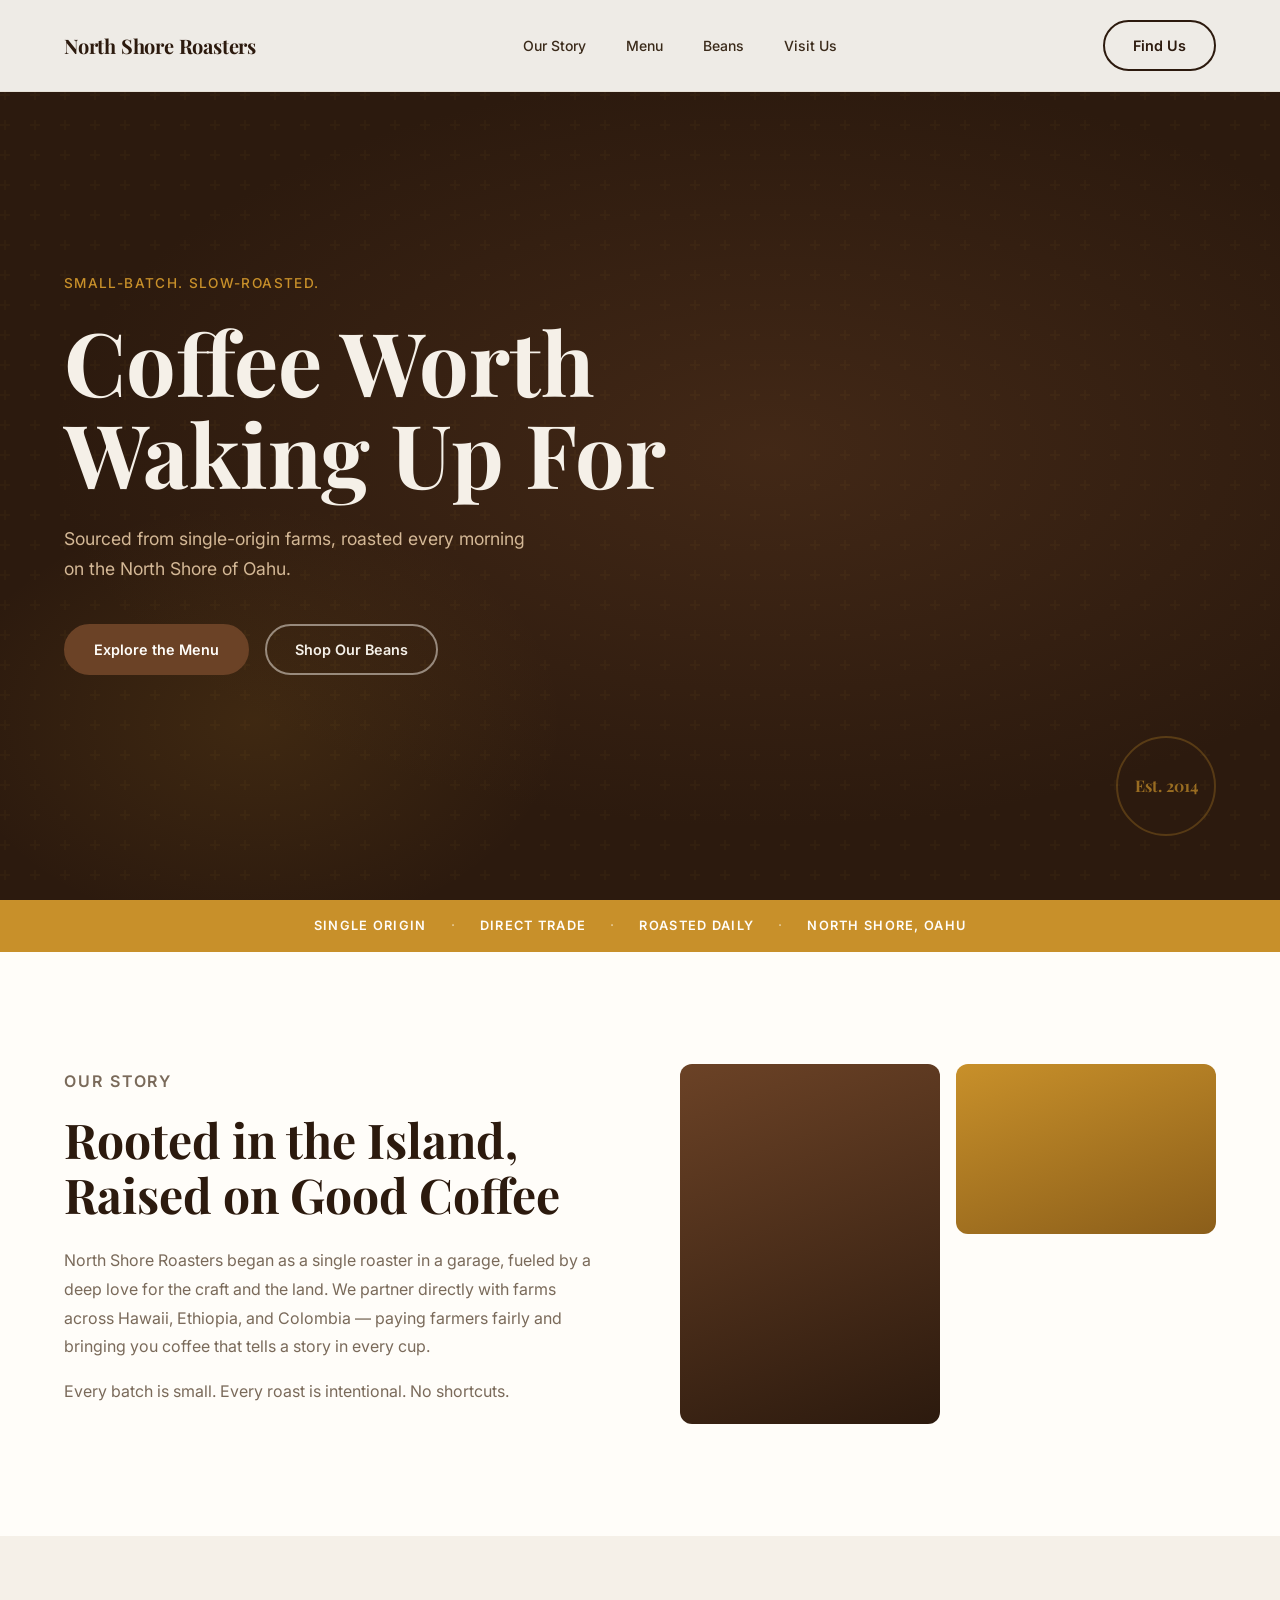
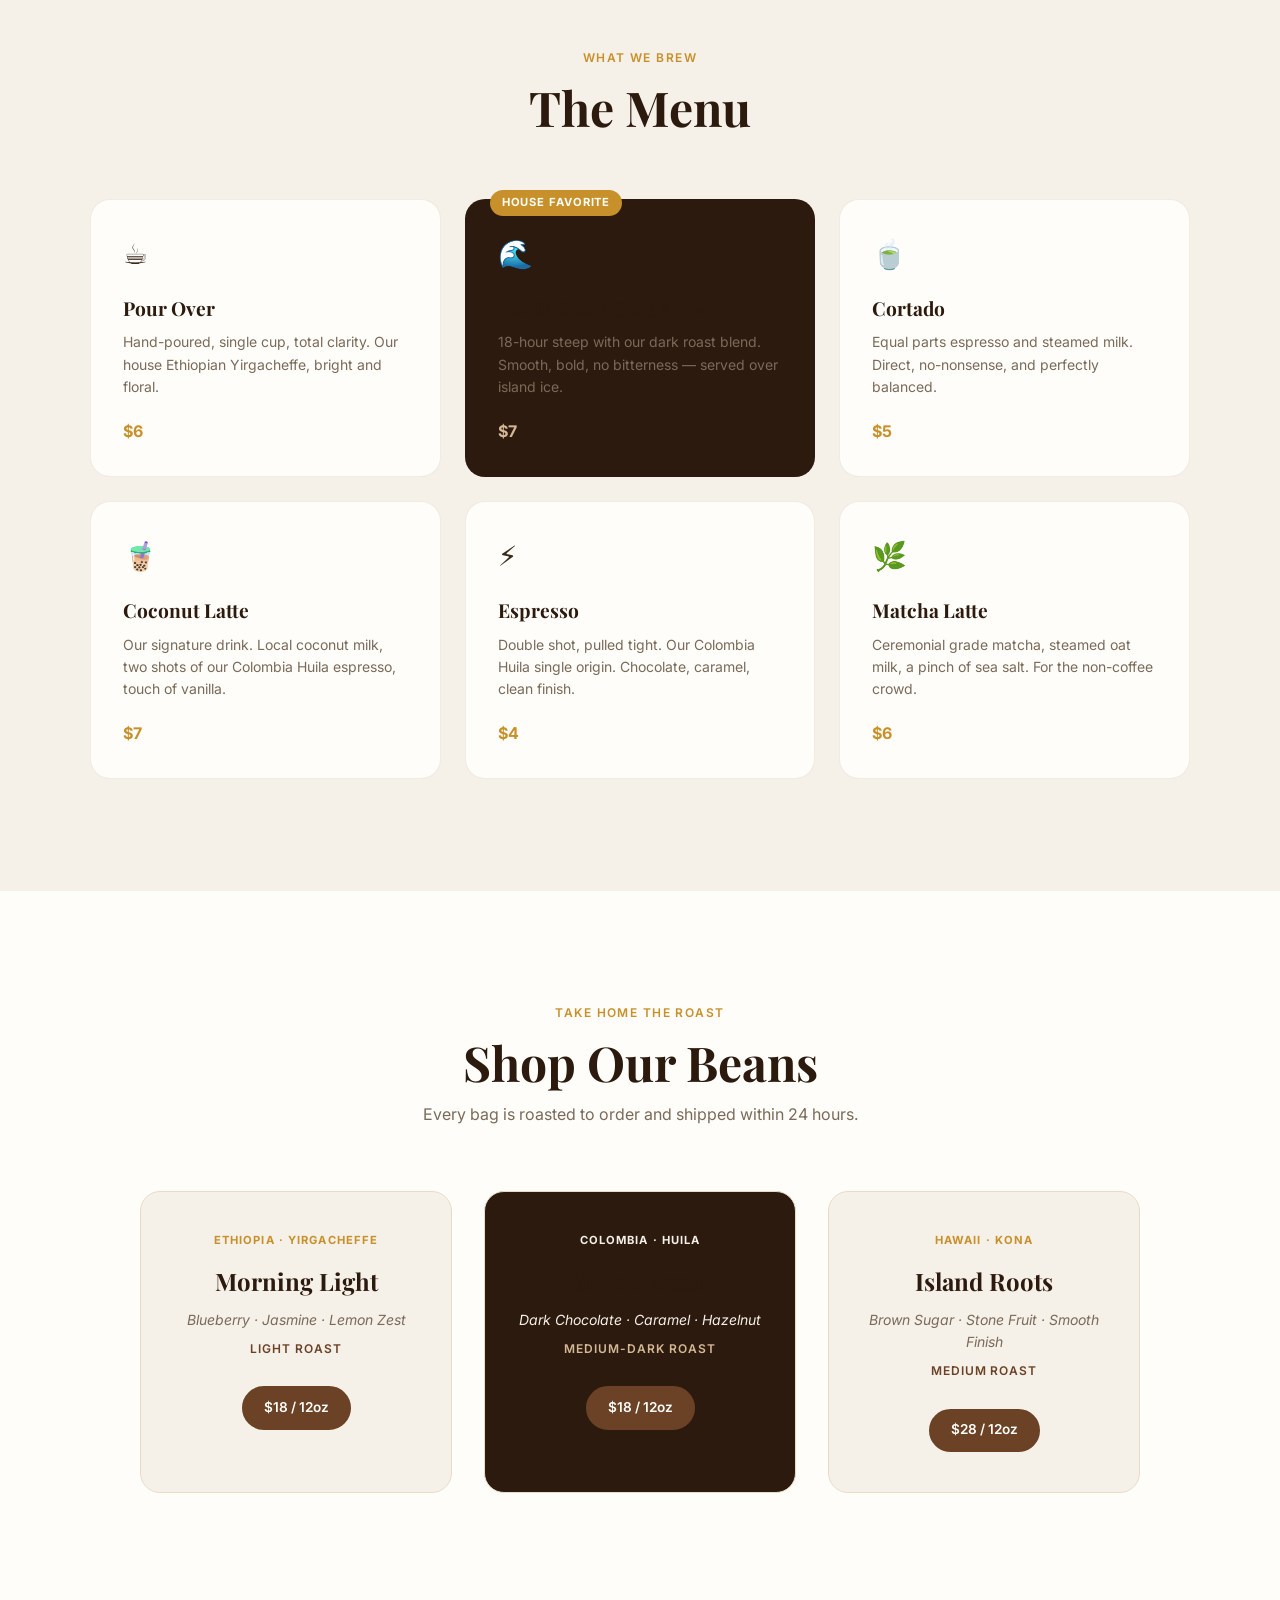
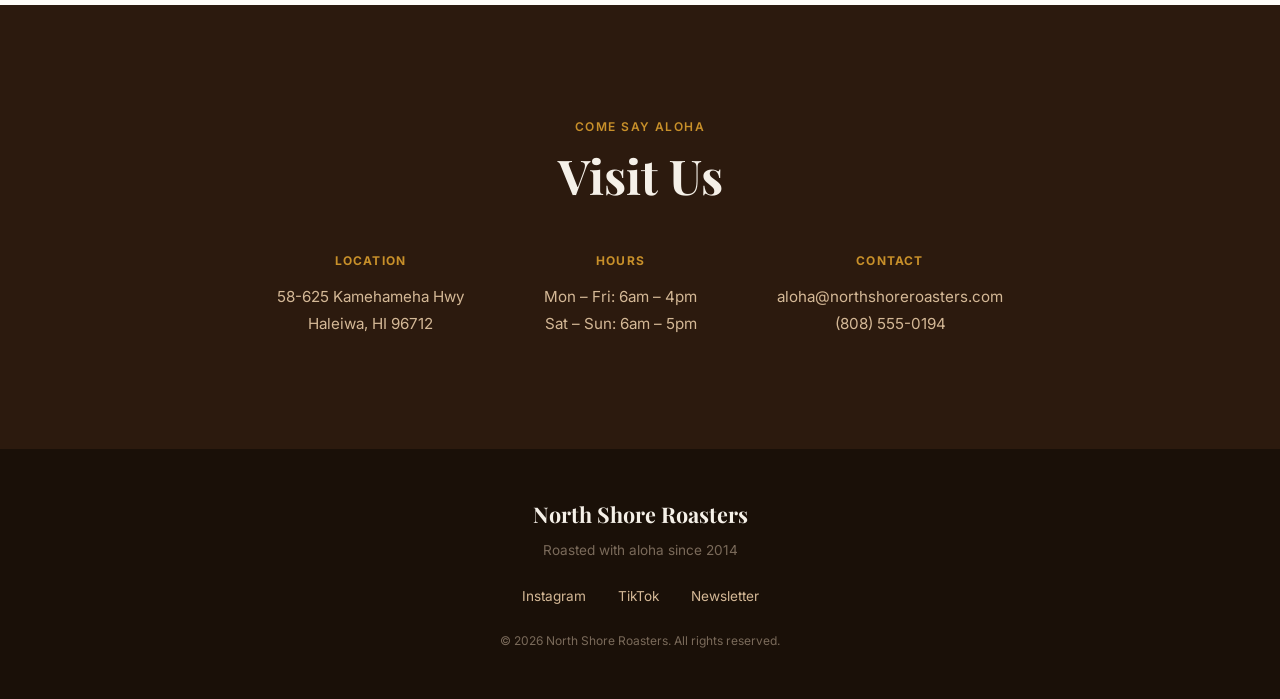
==== index.html @ c4d06446 "Initial commit: North Shore Roasters landing page Full HTML/CSS landing page with hero, story, menu," ====
<!DOCTYPE html>
<html lang="en">
<head>
  <meta charset="UTF-8" />
  <meta name="viewport" content="width=device-width, initial-scale=1.0" />
  <title>North Shore Roasters</title>
  <link rel="preconnect" href="https://fonts.googleapis.com" />
  <link rel="preconnect" href="https://fonts.gstatic.com" crossorigin />
  <link href="https://fonts.googleapis.com/css2?family=Playfair+Display:wght@400;700&family=Inter:wght@300;400;500;600&display=swap" rel="stylesheet" />
  <link rel="stylesheet" href="style.css" />
</head>
<body>

  <!-- NAV -->
  <nav class="nav">
    <div class="nav__logo">North Shore Roasters</div>
    <ul class="nav__links">
      <li><a href="#story">Our Story</a></li>
      <li><a href="#menu">Menu</a></li>
      <li><a href="#beans">Beans</a></li>
      <li><a href="#visit">Visit Us</a></li>
    </ul>
    <a href="#visit" class="btn btn--outline">Find Us</a>
  </nav>

  <!-- HERO -->
  <section class="hero">
    <div class="hero__content">
      <p class="hero__eyebrow">Small-batch. Slow-roasted.</p>
      <h1 class="hero__headline">Coffee Worth<br>Waking Up For</h1>
      <p class="hero__sub">Sourced from single-origin farms, roasted every morning on the North Shore of Oahu.</p>
      <div class="hero__cta">
        <a href="#menu" class="btn btn--primary">Explore the Menu</a>
        <a href="#beans" class="btn btn--ghost">Shop Our Beans</a>
      </div>
    </div>
    <div class="hero__badge">Est. 2014</div>
  </section>

  <!-- STRIP -->
  <div class="strip">
    <span>Single Origin</span>
    <span class="divider">·</span>
    <span>Direct Trade</span>
    <span class="divider">·</span>
    <span>Roasted Daily</span>
    <span class="divider">·</span>
    <span>North Shore, Oahu</span>
  </div>

  <!-- OUR STORY -->
  <section class="story" id="story">
    <div class="story__text">
      <p class="section-label">Our Story</p>
      <h2>Rooted in the Island, Raised on Good Coffee</h2>
      <p>North Shore Roasters began as a single roaster in a garage, fueled by a deep love for the craft and the land. We partner directly with farms across Hawaii, Ethiopia, and Colombia — paying farmers fairly and bringing you coffee that tells a story in every cup.</p>
      <p>Every batch is small. Every roast is intentional. No shortcuts.</p>
    </div>
    <div class="story__visual">
      <div class="story__img-block">
        <div class="story__img story__img--1"></div>
        <div class="story__img story__img--2"></div>
      </div>
    </div>
  </section>

  <!-- MENU -->
  <section class="menu" id="menu">
    <div class="menu__header">
      <p class="section-label">What We Brew</p>
      <h2>The Menu</h2>
    </div>
    <div class="menu__grid">
      <div class="menu-card">
        <div class="menu-card__icon">☕</div>
        <h3>Pour Over</h3>
        <p>Hand-poured, single cup, total clarity. Our house Ethiopian Yirgacheffe, bright and floral.</p>
        <span class="menu-card__price">$6</span>
      </div>
      <div class="menu-card menu-card--featured">
        <div class="menu-card__badge">House Favorite</div>
        <div class="menu-card__icon">🌊</div>
        <h3>North Shore Cold Brew</h3>
        <p>18-hour steep with our dark roast blend. Smooth, bold, no bitterness — served over island ice.</p>
        <span class="menu-card__price">$7</span>
      </div>
      <div class="menu-card">
        <div class="menu-card__icon">🍵</div>
        <h3>Cortado</h3>
        <p>Equal parts espresso and steamed milk. Direct, no-nonsense, and perfectly balanced.</p>
        <span class="menu-card__price">$5</span>
      </div>
      <div class="menu-card">
        <div class="menu-card__icon">🧋</div>
        <h3>Coconut Latte</h3>
        <p>Our signature drink. Local coconut milk, two shots of our Colombia Huila espresso, touch of vanilla.</p>
        <span class="menu-card__price">$7</span>
      </div>
      <div class="menu-card">
        <div class="menu-card__icon">⚡</div>
        <h3>Espresso</h3>
        <p>Double shot, pulled tight. Our Colombia Huila single origin. Chocolate, caramel, clean finish.</p>
        <span class="menu-card__price">$4</span>
      </div>
      <div class="menu-card">
        <div class="menu-card__icon">🌿</div>
        <h3>Matcha Latte</h3>
        <p>Ceremonial grade matcha, steamed oat milk, a pinch of sea salt. For the non-coffee crowd.</p>
        <span class="menu-card__price">$6</span>
      </div>
    </div>
  </section>

  <!-- BEANS -->
  <section class="beans" id="beans">
    <div class="beans__header">
      <p class="section-label">Take Home the Roast</p>
      <h2>Shop Our Beans</h2>
      <p class="beans__sub">Every bag is roasted to order and shipped within 24 hours.</p>
    </div>
    <div class="beans__grid">
      <div class="bean-card">
        <div class="bean-card__origin">Ethiopia · Yirgacheffe</div>
        <h3>Morning Light</h3>
        <p class="bean-card__notes">Blueberry · Jasmine · Lemon Zest</p>
        <p class="bean-card__roast">Light Roast</p>
        <a href="#" class="btn btn--primary btn--sm">$18 / 12oz</a>
      </div>
      <div class="bean-card bean-card--dark">
        <div class="bean-card__origin">Colombia · Huila</div>
        <h3>Shore Break</h3>
        <p class="bean-card__notes">Dark Chocolate · Caramel · Hazelnut</p>
        <p class="bean-card__roast">Medium-Dark Roast</p>
        <a href="#" class="btn btn--primary btn--sm">$18 / 12oz</a>
      </div>
      <div class="bean-card">
        <div class="bean-card__origin">Hawaii · Kona</div>
        <h3>Island Roots</h3>
        <p class="bean-card__notes">Brown Sugar · Stone Fruit · Smooth Finish</p>
        <p class="bean-card__roast">Medium Roast</p>
        <a href="#" class="btn btn--primary btn--sm">$28 / 12oz</a>
      </div>
    </div>
  </section>

  <!-- VISIT -->
  <section class="visit" id="visit">
    <div class="visit__content">
      <p class="section-label">Come Say Aloha</p>
      <h2>Visit Us</h2>
      <div class="visit__details">
        <div class="visit__block">
          <h4>Location</h4>
          <p>58-625 Kamehameha Hwy<br>Haleiwa, HI 96712</p>
        </div>
        <div class="visit__block">
          <h4>Hours</h4>
          <p>Mon – Fri: 6am – 4pm<br>Sat – Sun: 6am – 5pm</p>
        </div>
        <div class="visit__block">
          <h4>Contact</h4>
          <p>aloha@northshoreroasters.com<br>(808) 555-0194</p>
        </div>
      </div>
    </div>
  </section>

  <!-- FOOTER -->
  <footer class="footer">
    <div class="footer__logo">North Shore Roasters</div>
    <p class="footer__tagline">Roasted with aloha since 2014</p>
    <div class="footer__links">
      <a href="#">Instagram</a>
      <a href="#">TikTok</a>
      <a href="#">Newsletter</a>
    </div>
    <p class="footer__copy">&copy; 2026 North Shore Roasters. All rights reserved.</p>
  </footer>

</body>
</html>
---- style.css ----
/* ============================================
   NORTH SHORE ROASTERS — CSS
   ============================================ */

*, *::before, *::after { box-sizing: border-box; margin: 0; padding: 0; }

:root {
  --cream:    #f5f0e8;
  --tan:      #e8dcc8;
  --brown:    #6b4226;
  --dark:     #1a1008;
  --espresso: #2c1a0e;
  --gold:     #c8902a;
  --sand:     #d4b896;
  --white:    #fffdf9;
  --text:     #3a2a1a;
  --muted:    #7a6a5a;

  --font-serif: 'Playfair Display', Georgia, serif;
  --font-sans:  'Inter', system-ui, sans-serif;

  --radius: 12px;
  --radius-lg: 20px;
}

html { scroll-behavior: smooth; }

body {
  font-family: var(--font-sans);
  background: var(--white);
  color: var(--text);
  line-height: 1.6;
  -webkit-font-smoothing: antialiased;
}

/* ---- SHARED ---- */
.section-label {
  font-size: 0.75rem;
  font-weight: 600;
  letter-spacing: 0.12em;
  text-transform: uppercase;
  color: var(--gold);
  margin-bottom: 0.75rem;
}

h2 {
  font-family: var(--font-serif);
  font-size: clamp(2rem, 4vw, 3rem);
  font-weight: 700;
  color: var(--espresso);
  line-height: 1.15;
}

/* ---- BUTTONS ---- */
.btn {
  display: inline-block;
  padding: 0.75rem 1.75rem;
  border-radius: 50px;
  font-size: 0.9rem;
  font-weight: 600;
  text-decoration: none;
  cursor: pointer;
  transition: all 0.2s ease;
  border: 2px solid transparent;
}

.btn--primary {
  background: var(--brown);
  color: var(--white);
  border-color: var(--brown);
}
.btn--primary:hover { background: var(--espresso); border-color: var(--espresso); }

.btn--outline {
  background: transparent;
  color: var(--espresso);
  border-color: var(--espresso);
}
.btn--outline:hover { background: var(--espresso); color: var(--white); }

.btn--ghost {
  background: transparent;
  color: var(--cream);
  border-color: rgba(245,240,232,0.5);
}
.btn--ghost:hover { background: rgba(245,240,232,0.15); border-color: var(--cream); }

.btn--sm { padding: 0.55rem 1.25rem; font-size: 0.85rem; }

/* ---- NAV ---- */
.nav {
  position: fixed;
  top: 0; left: 0; right: 0;
  z-index: 100;
  display: flex;
  align-items: center;
  justify-content: space-between;
  padding: 1.25rem 5%;
  background: rgba(255, 253, 249, 0.92);
  backdrop-filter: blur(12px);
  border-bottom: 1px solid rgba(200,180,150,0.2);
}

.nav__logo {
  font-family: var(--font-serif);
  font-size: 1.25rem;
  font-weight: 700;
  color: var(--espresso);
  letter-spacing: -0.01em;
}

.nav__links {
  display: flex;
  gap: 2.5rem;
  list-style: none;
}

.nav__links a {
  text-decoration: none;
  font-size: 0.875rem;
  font-weight: 500;
  color: var(--text);
  transition: color 0.2s;
}
.nav__links a:hover { color: var(--brown); }

/* ---- HERO ---- */
.hero {
  min-height: 100vh;
  background: var(--espresso);
  background-image:
    radial-gradient(ellipse 80% 60% at 60% 50%, rgba(107,66,38,0.35) 0%, transparent 70%),
    radial-gradient(ellipse 40% 40% at 20% 80%, rgba(200,144,42,0.12) 0%, transparent 60%);
  display: flex;
  align-items: center;
  padding: 8rem 5% 5rem;
  position: relative;
  overflow: hidden;
}

.hero::before {
  content: '';
  position: absolute;
  inset: 0;
  background-image: url("data:image/svg+xml,%3Csvg width='60' height='60' viewBox='0 0 60 60' xmlns='http://www.w3.org/2000/svg'%3E%3Cg fill='none' fill-rule='evenodd'%3E%3Cg fill='%23c8902a' fill-opacity='0.04'%3E%3Cpath d='M36 34v-4h-2v4h-4v2h4v4h2v-4h4v-2h-4zm0-30V0h-2v4h-4v2h4v4h2V6h4V4h-4zM6 34v-4H4v4H0v2h4v4h2v-4h4v-2H6zM6 4V0H4v4H0v2h4v4h2V6h4V4H6z'/%3E%3C/g%3E%3C/g%3E%3C/svg%3E");
}

.hero__content {
  max-width: 640px;
  position: relative;
  z-index: 1;
}

.hero__eyebrow {
  font-size: 0.85rem;
  font-weight: 500;
  letter-spacing: 0.1em;
  text-transform: uppercase;
  color: var(--gold);
  margin-bottom: 1.25rem;
}

.hero__headline {
  font-family: var(--font-serif);
  font-size: clamp(3rem, 7vw, 5.5rem);
  font-weight: 700;
  color: var(--cream);
  line-height: 1.05;
  margin-bottom: 1.5rem;
}

.hero__sub {
  font-size: 1.1rem;
  color: var(--sand);
  max-width: 480px;
  margin-bottom: 2.5rem;
  line-height: 1.7;
}

.hero__cta {
  display: flex;
  gap: 1rem;
  flex-wrap: wrap;
}

.hero__badge {
  position: absolute;
  bottom: 4rem;
  right: 5%;
  width: 100px;
  height: 100px;
  border-radius: 50%;
  border: 2px solid rgba(200,144,42,0.4);
  display: flex;
  align-items: center;
  justify-content: center;
  font-family: var(--font-serif);
  font-size: 1rem;
  font-weight: 700;
  color: var(--gold);
  opacity: 0.7;
}

/* ---- STRIP ---- */
.strip {
  background: var(--gold);
  padding: 1rem 5%;
  display: flex;
  align-items: center;
  justify-content: center;
  gap: 1.5rem;
  font-size: 0.8rem;
  font-weight: 600;
  letter-spacing: 0.1em;
  text-transform: uppercase;
  color: var(--white);
}

.strip .divider { opacity: 0.5; }

/* ---- STORY ---- */
.story {
  display: grid;
  grid-template-columns: 1fr 1fr;
  gap: 5rem;
  align-items: center;
  padding: 7rem 5%;
  background: var(--white);
}

.story__text h2 { margin-bottom: 1.5rem; }

.story__text p {
  color: var(--muted);
  font-size: 1rem;
  line-height: 1.8;
  margin-bottom: 1rem;
}

.story__img-block {
  display: grid;
  grid-template-columns: 1fr 1fr;
  grid-template-rows: auto auto;
  gap: 1rem;
}

.story__img {
  border-radius: var(--radius);
  background: var(--tan);
}

.story__img--1 {
  grid-column: 1 / 2;
  grid-row: 1 / 3;
  height: 360px;
  background: linear-gradient(160deg, #6b4226 0%, #2c1a0e 100%);
}

.story__img--2 {
  grid-column: 2 / 3;
  grid-row: 1 / 2;
  height: 170px;
  background: linear-gradient(160deg, #c8902a 0%, #8b5e1a 100%);
}

/* ---- MENU ---- */
.menu {
  background: var(--cream);
  padding: 7rem 5%;
}

.menu__header {
  text-align: center;
  margin-bottom: 4rem;
}

.menu__header .section-label,
.menu__header h2 { text-align: center; }

.menu__grid {
  display: grid;
  grid-template-columns: repeat(3, 1fr);
  gap: 1.5rem;
  max-width: 1100px;
  margin: 0 auto;
}

.menu-card {
  background: var(--white);
  border-radius: var(--radius-lg);
  padding: 2rem;
  position: relative;
  border: 1px solid rgba(200,180,150,0.25);
  transition: transform 0.2s, box-shadow 0.2s;
}

.menu-card:hover {
  transform: translateY(-4px);
  box-shadow: 0 12px 40px rgba(44,26,14,0.1);
}

.menu-card--featured {
  background: var(--espresso);
  border-color: transparent;
}

.menu-card--featured h3,
.menu-card--featured p { color: var(--cream); }

.menu-card__badge {
  position: absolute;
  top: -0.6rem;
  left: 1.5rem;
  background: var(--gold);
  color: var(--white);
  font-size: 0.7rem;
  font-weight: 700;
  letter-spacing: 0.08em;
  text-transform: uppercase;
  padding: 0.25rem 0.75rem;
  border-radius: 50px;
}

.menu-card__icon {
  font-size: 1.75rem;
  margin-bottom: 1rem;
}

.menu-card h3 {
  font-family: var(--font-serif);
  font-size: 1.2rem;
  color: var(--espresso);
  margin-bottom: 0.5rem;
}

.menu-card p {
  font-size: 0.875rem;
  color: var(--muted);
  line-height: 1.6;
  margin-bottom: 1.25rem;
}

.menu-card__price {
  font-size: 1rem;
  font-weight: 700;
  color: var(--gold);
}

.menu-card--featured .menu-card__price { color: var(--sand); }

/* ---- BEANS ---- */
.beans {
  padding: 7rem 5%;
  background: var(--white);
}

.beans__header {
  text-align: center;
  margin-bottom: 4rem;
}

.beans__sub {
  color: var(--muted);
  margin-top: 0.75rem;
  font-size: 1rem;
}

.beans__grid {
  display: grid;
  grid-template-columns: repeat(3, 1fr);
  gap: 2rem;
  max-width: 1000px;
  margin: 0 auto;
}

.bean-card {
  background: var(--cream);
  border-radius: var(--radius-lg);
  padding: 2.5rem 2rem;
  text-align: center;
  border: 1px solid var(--tan);
  transition: transform 0.2s;
}

.bean-card:hover { transform: translateY(-4px); }

.bean-card--dark {
  background: var(--espresso);
}

.bean-card--dark .bean-card__origin,
.bean-card--dark h3,
.bean-card--dark .bean-card__notes { color: var(--cream); }

.bean-card--dark .bean-card__roast { color: var(--sand); }

.bean-card__origin {
  font-size: 0.7rem;
  font-weight: 700;
  letter-spacing: 0.1em;
  text-transform: uppercase;
  color: var(--gold);
  margin-bottom: 0.75rem;
}

.bean-card h3 {
  font-family: var(--font-serif);
  font-size: 1.5rem;
  color: var(--espresso);
  margin-bottom: 0.5rem;
}

.bean-card__notes {
  font-size: 0.875rem;
  color: var(--muted);
  font-style: italic;
  margin-bottom: 0.5rem;
}

.bean-card__roast {
  font-size: 0.75rem;
  font-weight: 600;
  letter-spacing: 0.08em;
  text-transform: uppercase;
  color: var(--brown);
  margin-bottom: 1.75rem;
}

/* ---- VISIT ---- */
.visit {
  background: var(--espresso);
  padding: 7rem 5%;
  text-align: center;
}

.visit .section-label { color: var(--gold); }
.visit h2 { color: var(--cream); margin-bottom: 3rem; }

.visit__details {
  display: flex;
  justify-content: center;
  gap: 5rem;
  flex-wrap: wrap;
}

.visit__block h4 {
  font-size: 0.75rem;
  font-weight: 700;
  letter-spacing: 0.1em;
  text-transform: uppercase;
  color: var(--gold);
  margin-bottom: 0.75rem;
}

.visit__block p {
  color: var(--sand);
  font-size: 0.95rem;
  line-height: 1.8;
}

/* ---- FOOTER ---- */
.footer {
  background: var(--dark);
  padding: 3rem 5%;
  text-align: center;
}

.footer__logo {
  font-family: var(--font-serif);
  font-size: 1.35rem;
  font-weight: 700;
  color: var(--cream);
  margin-bottom: 0.5rem;
}

.footer__tagline {
  font-size: 0.85rem;
  color: var(--muted);
  margin-bottom: 1.5rem;
}

.footer__links {
  display: flex;
  justify-content: center;
  gap: 2rem;
  margin-bottom: 1.5rem;
}

.footer__links a {
  font-size: 0.85rem;
  color: var(--sand);
  text-decoration: none;
  transition: color 0.2s;
}
.footer__links a:hover { color: var(--gold); }

.footer__copy {
  font-size: 0.75rem;
  color: var(--muted);
}

/* ---- RESPONSIVE ---- */
@media (max-width: 900px) {
  .nav__links { display: none; }

  .story {
    grid-template-columns: 1fr;
    gap: 3rem;
  }

  .menu__grid,
  .beans__grid {
    grid-template-columns: 1fr 1fr;
  }
}

@media (max-width: 600px) {
  .menu__grid,
  .beans__grid {
    grid-template-columns: 1fr;
  }

  .visit__details { gap: 2.5rem; }

  .hero__badge { display: none; }
}
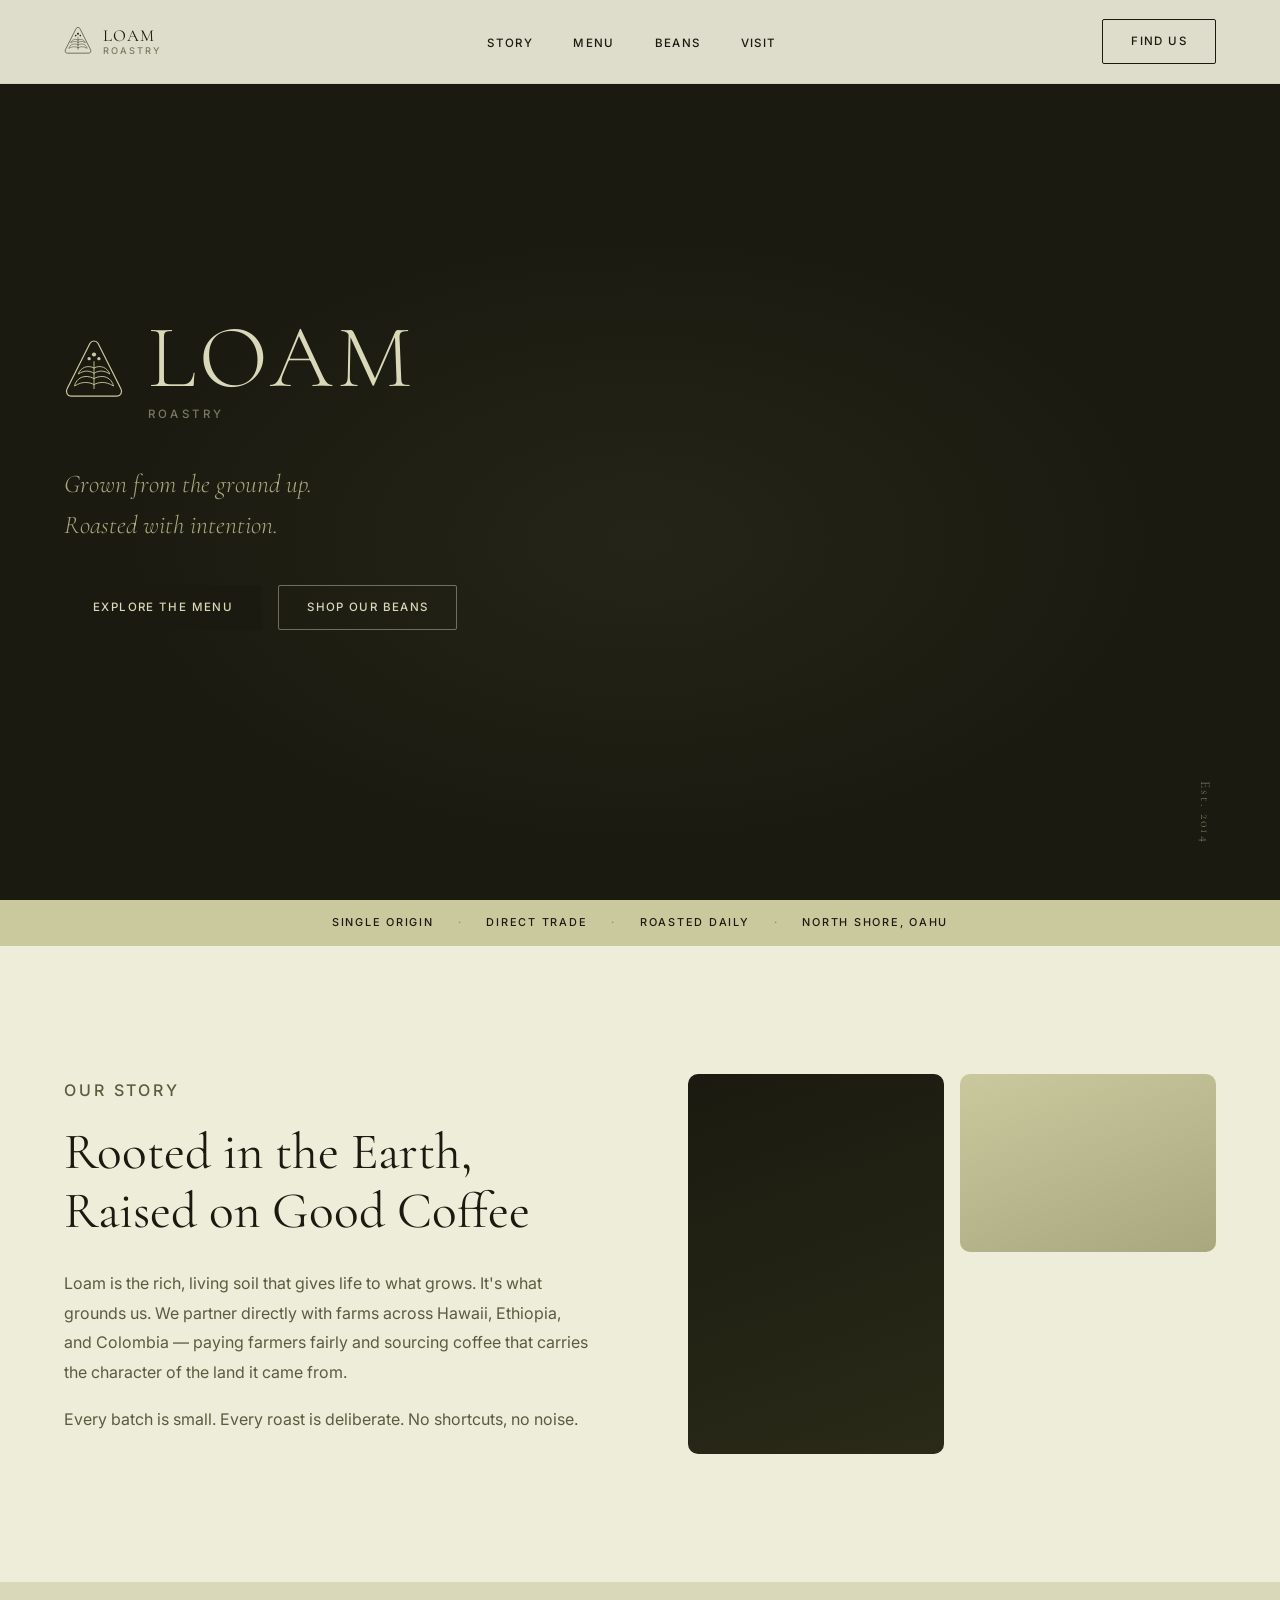
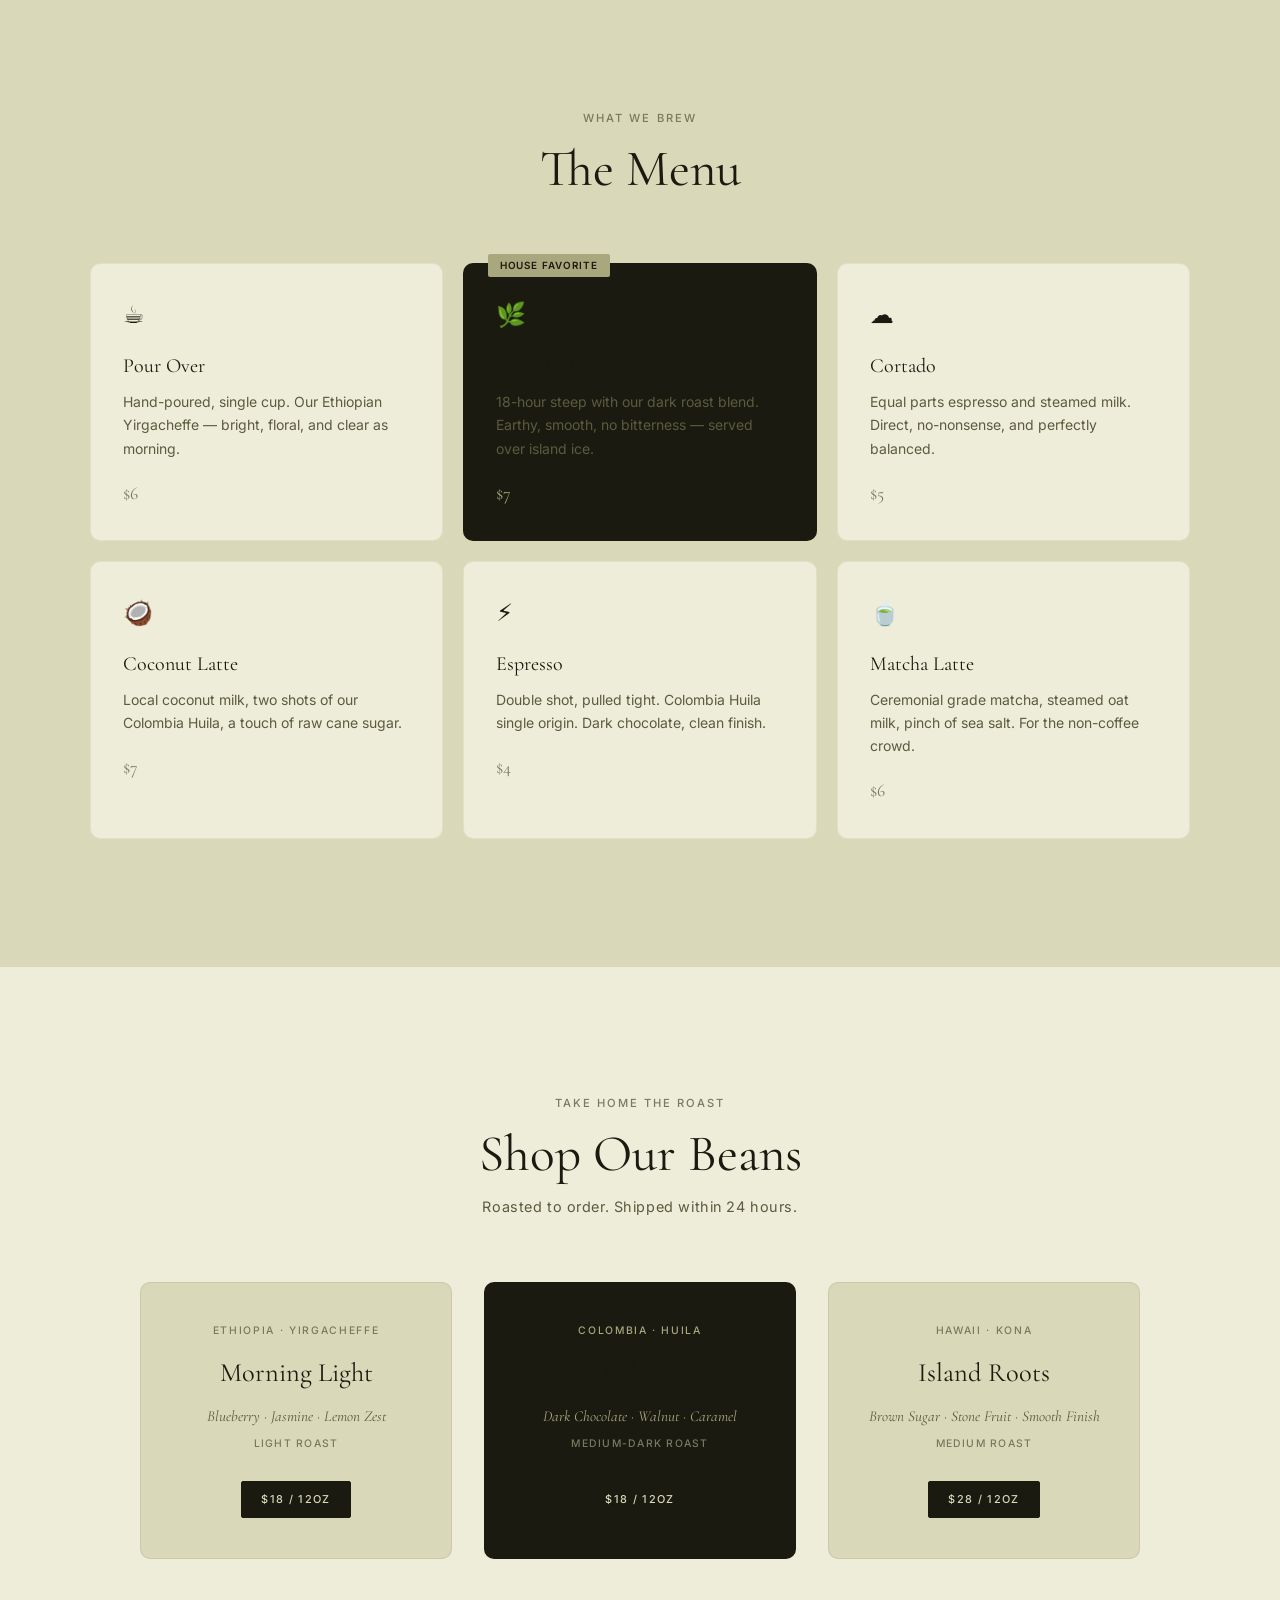
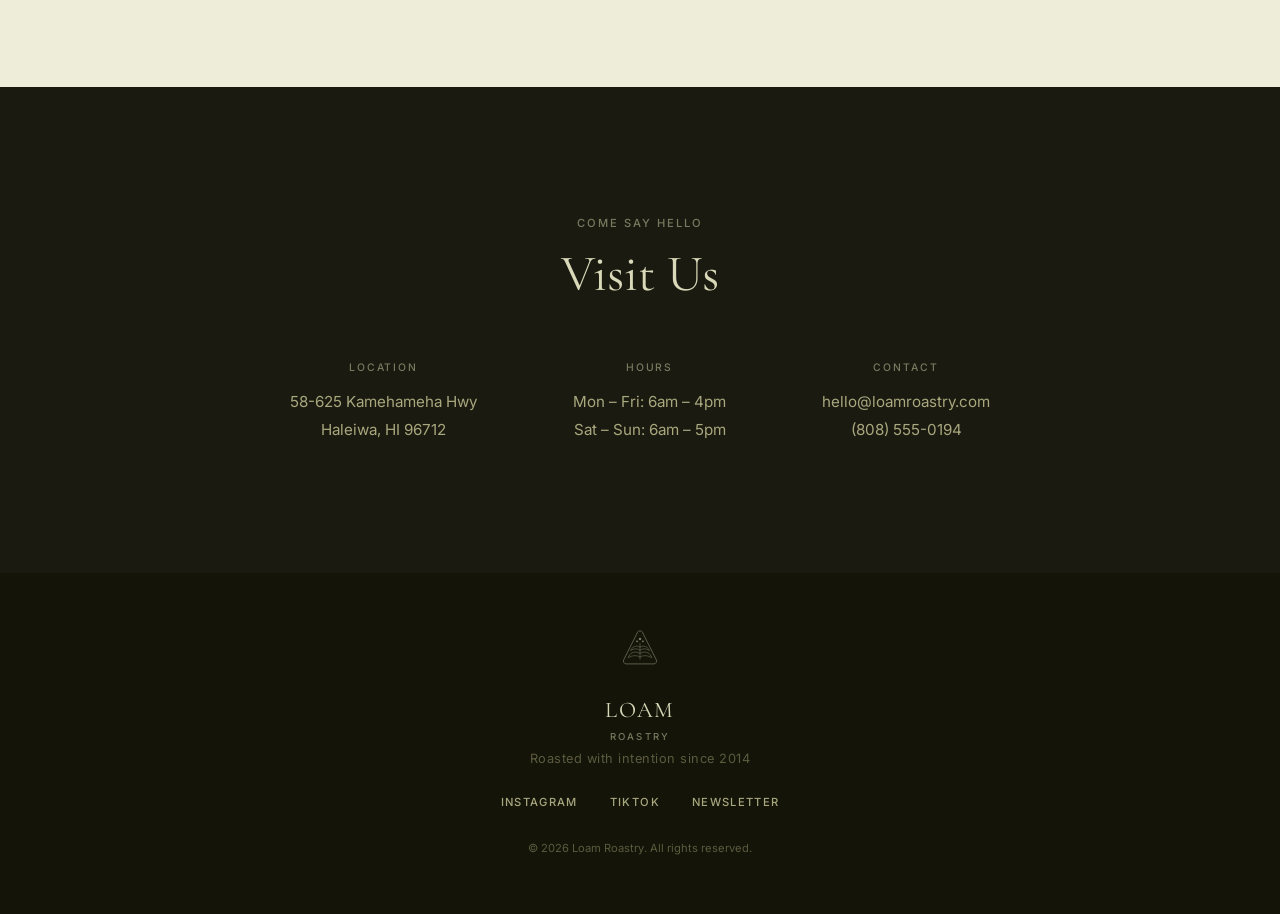
==== commit 6f0845c8: "Rebrand to Loam Roastry with olive/charcoal palette Updated brand name, SVG logo mark, Cormorant Gar" ====
--- a/index.html
+++ b/index.html
@@ -3,22 +3,35 @@
 <head>
   <meta charset="UTF-8" />
   <meta name="viewport" content="width=device-width, initial-scale=1.0" />
-  <title>North Shore Roasters</title>
+  <title>Loam Roastry</title>
   <link rel="preconnect" href="https://fonts.googleapis.com" />
   <link rel="preconnect" href="https://fonts.gstatic.com" crossorigin />
-  <link href="https://fonts.googleapis.com/css2?family=Playfair+Display:wght@400;700&family=Inter:wght@300;400;500;600&display=swap" rel="stylesheet" />
+  <link href="https://fonts.googleapis.com/css2?family=Cormorant+Garamond:ital,wght@0,300;0,400;0,600;1,300;1,400&family=Inter:wght@300;400;500;600&display=swap" rel="stylesheet" />
   <link rel="stylesheet" href="style.css" />
 </head>
 <body>
 
   <!-- NAV -->
   <nav class="nav">
-    <div class="nav__logo">North Shore Roasters</div>
+    <a href="#" class="nav__logo">
+      <svg class="nav__mark" xmlns="http://www.w3.org/2000/svg" viewBox="0 0 80 88" fill="none">
+        <path d="M40 4C42.2 4 44.2 5.1 45.3 7L76 68C77.1 70 77.1 72.4 76 74.4C74.9 76.4 72.8 77.6 70.7 77.6H9.3C7.2 77.6 5.1 76.4 4 74.4C2.9 72.4 2.9 70 4 68L34.7 7C35.8 5.1 37.8 4 40 4Z" stroke="currentColor" stroke-width="1.6"/>
+        <circle cx="40" cy="22" r="2.8" fill="currentColor"/>
+        <circle cx="33.5" cy="27.5" r="2.2" fill="currentColor"/>
+        <circle cx="46.5" cy="27.5" r="2.2" fill="currentColor"/>
+        <line x1="40" y1="31" x2="40" y2="68" stroke="currentColor" stroke-width="1.2"/>
+        <path d="M40 40 C31 35 22 40 19 48 C28 42 35 44 40 47" stroke="currentColor" stroke-width="1.2" fill="none" stroke-linecap="round"/>
+        <path d="M40 40 C49 35 58 40 61 48 C52 42 45 44 40 47" stroke="currentColor" stroke-width="1.2" fill="none" stroke-linecap="round"/>
+        <path d="M40 54 C27 47 16 54 14 64 C25 57 34 59 40 62" stroke="currentColor" stroke-width="1.2" fill="none" stroke-linecap="round"/>
+        <path d="M40 54 C53 47 64 54 66 64 C55 57 46 59 40 62" stroke="currentColor" stroke-width="1.2" fill="none" stroke-linecap="round"/>
+      </svg>
+      <span class="nav__wordmark">LOAM <span>ROASTRY</span></span>
+    </a>
     <ul class="nav__links">
-      <li><a href="#story">Our Story</a></li>
+      <li><a href="#story">Story</a></li>
       <li><a href="#menu">Menu</a></li>
       <li><a href="#beans">Beans</a></li>
-      <li><a href="#visit">Visit Us</a></li>
+      <li><a href="#visit">Visit</a></li>
     </ul>
     <a href="#visit" class="btn btn--outline">Find Us</a>
   </nav>
@@ -26,15 +39,30 @@
   <!-- HERO -->
   <section class="hero">
     <div class="hero__content">
-      <p class="hero__eyebrow">Small-batch. Slow-roasted.</p>
-      <h1 class="hero__headline">Coffee Worth<br>Waking Up For</h1>
-      <p class="hero__sub">Sourced from single-origin farms, roasted every morning on the North Shore of Oahu.</p>
+      <div class="hero__logo-lockup">
+        <svg class="hero__mark" xmlns="http://www.w3.org/2000/svg" viewBox="0 0 80 88" fill="none">
+          <path d="M40 4C42.2 4 44.2 5.1 45.3 7L76 68C77.1 70 77.1 72.4 76 74.4C74.9 76.4 72.8 77.6 70.7 77.6H9.3C7.2 77.6 5.1 76.4 4 74.4C2.9 72.4 2.9 70 4 68L34.7 7C35.8 5.1 37.8 4 40 4Z" stroke="currentColor" stroke-width="1.6"/>
+          <circle cx="40" cy="22" r="2.8" fill="currentColor"/>
+          <circle cx="33.5" cy="27.5" r="2.2" fill="currentColor"/>
+          <circle cx="46.5" cy="27.5" r="2.2" fill="currentColor"/>
+          <line x1="40" y1="31" x2="40" y2="68" stroke="currentColor" stroke-width="1.2"/>
+          <path d="M40 40 C31 35 22 40 19 48 C28 42 35 44 40 47" stroke="currentColor" stroke-width="1.2" fill="none" stroke-linecap="round"/>
+          <path d="M40 40 C49 35 58 40 61 48 C52 42 45 44 40 47" stroke="currentColor" stroke-width="1.2" fill="none" stroke-linecap="round"/>
+          <path d="M40 54 C27 47 16 54 14 64 C25 57 34 59 40 62" stroke="currentColor" stroke-width="1.2" fill="none" stroke-linecap="round"/>
+          <path d="M40 54 C53 47 64 54 66 64 C55 57 46 59 40 62" stroke="currentColor" stroke-width="1.2" fill="none" stroke-linecap="round"/>
+        </svg>
+        <div class="hero__brand">
+          <h1 class="hero__name">LOAM</h1>
+          <p class="hero__sub-name">ROASTRY</p>
+        </div>
+      </div>
+      <p class="hero__tagline">Grown from the ground up.<br>Roasted with intention.</p>
       <div class="hero__cta">
         <a href="#menu" class="btn btn--primary">Explore the Menu</a>
         <a href="#beans" class="btn btn--ghost">Shop Our Beans</a>
       </div>
     </div>
-    <div class="hero__badge">Est. 2014</div>
+    <div class="hero__est">Est. 2014</div>
   </section>
 
   <!-- STRIP -->
@@ -48,13 +76,13 @@
     <span>North Shore, Oahu</span>
   </div>
 
-  <!-- OUR STORY -->
+  <!-- STORY -->
   <section class="story" id="story">
     <div class="story__text">
       <p class="section-label">Our Story</p>
-      <h2>Rooted in the Island, Raised on Good Coffee</h2>
-      <p>North Shore Roasters began as a single roaster in a garage, fueled by a deep love for the craft and the land. We partner directly with farms across Hawaii, Ethiopia, and Colombia — paying farmers fairly and bringing you coffee that tells a story in every cup.</p>
-      <p>Every batch is small. Every roast is intentional. No shortcuts.</p>
+      <h2>Rooted in the Earth,<br>Raised on Good Coffee</h2>
+      <p>Loam is the rich, living soil that gives life to what grows. It's what grounds us. We partner directly with farms across Hawaii, Ethiopia, and Colombia — paying farmers fairly and sourcing coffee that carries the character of the land it came from.</p>
+      <p>Every batch is small. Every roast is deliberate. No shortcuts, no noise.</p>
     </div>
     <div class="story__visual">
       <div class="story__img-block">
@@ -74,38 +102,38 @@
       <div class="menu-card">
         <div class="menu-card__icon">☕</div>
         <h3>Pour Over</h3>
-        <p>Hand-poured, single cup, total clarity. Our house Ethiopian Yirgacheffe, bright and floral.</p>
+        <p>Hand-poured, single cup. Our Ethiopian Yirgacheffe — bright, floral, and clear as morning.</p>
         <span class="menu-card__price">$6</span>
       </div>
       <div class="menu-card menu-card--featured">
         <div class="menu-card__badge">House Favorite</div>
-        <div class="menu-card__icon">🌊</div>
-        <h3>North Shore Cold Brew</h3>
-        <p>18-hour steep with our dark roast blend. Smooth, bold, no bitterness — served over island ice.</p>
+        <div class="menu-card__icon">🌿</div>
+        <h3>Loam Cold Brew</h3>
+        <p>18-hour steep with our dark roast blend. Earthy, smooth, no bitterness — served over island ice.</p>
         <span class="menu-card__price">$7</span>
       </div>
       <div class="menu-card">
-        <div class="menu-card__icon">🍵</div>
+        <div class="menu-card__icon">☁️</div>
         <h3>Cortado</h3>
         <p>Equal parts espresso and steamed milk. Direct, no-nonsense, and perfectly balanced.</p>
         <span class="menu-card__price">$5</span>
       </div>
       <div class="menu-card">
-        <div class="menu-card__icon">🧋</div>
+        <div class="menu-card__icon">🥥</div>
         <h3>Coconut Latte</h3>
-        <p>Our signature drink. Local coconut milk, two shots of our Colombia Huila espresso, touch of vanilla.</p>
+        <p>Local coconut milk, two shots of our Colombia Huila, a touch of raw cane sugar.</p>
         <span class="menu-card__price">$7</span>
       </div>
       <div class="menu-card">
         <div class="menu-card__icon">⚡</div>
         <h3>Espresso</h3>
-        <p>Double shot, pulled tight. Our Colombia Huila single origin. Chocolate, caramel, clean finish.</p>
+        <p>Double shot, pulled tight. Colombia Huila single origin. Dark chocolate, clean finish.</p>
         <span class="menu-card__price">$4</span>
       </div>
       <div class="menu-card">
-        <div class="menu-card__icon">🌿</div>
+        <div class="menu-card__icon">🍵</div>
         <h3>Matcha Latte</h3>
-        <p>Ceremonial grade matcha, steamed oat milk, a pinch of sea salt. For the non-coffee crowd.</p>
+        <p>Ceremonial grade matcha, steamed oat milk, pinch of sea salt. For the non-coffee crowd.</p>
         <span class="menu-card__price">$6</span>
       </div>
     </div>
@@ -116,7 +144,7 @@
     <div class="beans__header">
       <p class="section-label">Take Home the Roast</p>
       <h2>Shop Our Beans</h2>
-      <p class="beans__sub">Every bag is roasted to order and shipped within 24 hours.</p>
+      <p class="beans__sub">Roasted to order. Shipped within 24 hours.</p>
     </div>
     <div class="beans__grid">
       <div class="bean-card">
@@ -128,8 +156,8 @@
       </div>
       <div class="bean-card bean-card--dark">
         <div class="bean-card__origin">Colombia · Huila</div>
-        <h3>Shore Break</h3>
-        <p class="bean-card__notes">Dark Chocolate · Caramel · Hazelnut</p>
+        <h3>Dark Soil</h3>
+        <p class="bean-card__notes">Dark Chocolate · Walnut · Caramel</p>
         <p class="bean-card__roast">Medium-Dark Roast</p>
         <a href="#" class="btn btn--primary btn--sm">$18 / 12oz</a>
       </div>
@@ -146,7 +174,7 @@
   <!-- VISIT -->
   <section class="visit" id="visit">
     <div class="visit__content">
-      <p class="section-label">Come Say Aloha</p>
+      <p class="section-label">Come Say Hello</p>
       <h2>Visit Us</h2>
       <div class="visit__details">
         <div class="visit__block">
@@ -159,7 +187,7 @@
         </div>
         <div class="visit__block">
           <h4>Contact</h4>
-          <p>aloha@northshoreroasters.com<br>(808) 555-0194</p>
+          <p>hello@loamroastry.com<br>(808) 555-0194</p>
         </div>
       </div>
     </div>
@@ -167,14 +195,25 @@
 
   <!-- FOOTER -->
   <footer class="footer">
-    <div class="footer__logo">North Shore Roasters</div>
-    <p class="footer__tagline">Roasted with aloha since 2014</p>
+    <svg class="footer__mark" xmlns="http://www.w3.org/2000/svg" viewBox="0 0 80 88" fill="none">
+      <path d="M40 4C42.2 4 44.2 5.1 45.3 7L76 68C77.1 70 77.1 72.4 76 74.4C74.9 76.4 72.8 77.6 70.7 77.6H9.3C7.2 77.6 5.1 76.4 4 74.4C2.9 72.4 2.9 70 4 68L34.7 7C35.8 5.1 37.8 4 40 4Z" stroke="currentColor" stroke-width="1.6"/>
+      <circle cx="40" cy="22" r="2.8" fill="currentColor"/>
+      <circle cx="33.5" cy="27.5" r="2.2" fill="currentColor"/>
+      <circle cx="46.5" cy="27.5" r="2.2" fill="currentColor"/>
+      <line x1="40" y1="31" x2="40" y2="68" stroke="currentColor" stroke-width="1.2"/>
+      <path d="M40 40 C31 35 22 40 19 48 C28 42 35 44 40 47" stroke="currentColor" stroke-width="1.2" fill="none" stroke-linecap="round"/>
+      <path d="M40 40 C49 35 58 40 61 48 C52 42 45 44 40 47" stroke="currentColor" stroke-width="1.2" fill="none" stroke-linecap="round"/>
+      <path d="M40 54 C27 47 16 54 14 64 C25 57 34 59 40 62" stroke="currentColor" stroke-width="1.2" fill="none" stroke-linecap="round"/>
+      <path d="M40 54 C53 47 64 54 66 64 C55 57 46 59 40 62" stroke="currentColor" stroke-width="1.2" fill="none" stroke-linecap="round"/>
+    </svg>
+    <div class="footer__logo">LOAM <span>ROASTRY</span></div>
+    <p class="footer__tagline">Roasted with intention since 2014</p>
     <div class="footer__links">
       <a href="#">Instagram</a>
       <a href="#">TikTok</a>
       <a href="#">Newsletter</a>
     </div>
-    <p class="footer__copy">&copy; 2026 North Shore Roasters. All rights reserved.</p>
+    <p class="footer__copy">&copy; 2026 Loam Roastry. All rights reserved.</p>
   </footer>
 
 </body>
--- a/style.css
+++ b/style.css
@@ -1,33 +1,33 @@
 /* ============================================
-   NORTH SHORE ROASTERS — CSS
+   LOAM ROASTRY — CSS
    ============================================ */
 
 *, *::before, *::after { box-sizing: border-box; margin: 0; padding: 0; }
 
 :root {
-  --cream:    #f5f0e8;
-  --tan:      #e8dcc8;
-  --brown:    #6b4226;
-  --dark:     #1a1008;
-  --espresso: #2c1a0e;
-  --gold:     #c8902a;
-  --sand:     #d4b896;
-  --white:    #fffdf9;
-  --text:     #3a2a1a;
-  --muted:    #7a6a5a;
-
-  --font-serif: 'Playfair Display', Georgia, serif;
+  --olive:     #cac99e;
+  --olive-lt:  #d9d8b8;
+  --olive-dk:  #a8a77e;
+  --olive-deep:#7a7960;
+  --charcoal:  #1a1a10;
+  --charcoal2: #2a2a18;
+  --cream:     #eeedda;
+  --cream-dk:  #e0dfcc;
+  --muted:     #5c5b3e;
+  --text:      #1a1a10;
+
+  --font-serif: 'Cormorant Garamond', Georgia, serif;
   --font-sans:  'Inter', system-ui, sans-serif;
 
-  --radius: 12px;
-  --radius-lg: 20px;
+  --radius:    10px;
+  --radius-lg: 18px;
 }
 
 html { scroll-behavior: smooth; }
 
 body {
   font-family: var(--font-sans);
-  background: var(--white);
+  background: var(--cream);
   color: var(--text);
   line-height: 1.6;
   -webkit-font-smoothing: antialiased;
@@ -35,19 +35,19 @@
 
 /* ---- SHARED ---- */
 .section-label {
-  font-size: 0.75rem;
-  font-weight: 600;
-  letter-spacing: 0.12em;
-  text-transform: uppercase;
-  color: var(--gold);
+  font-size: 0.7rem;
+  font-weight: 500;
+  letter-spacing: 0.18em;
+  text-transform: uppercase;
+  color: var(--olive-deep);
   margin-bottom: 0.75rem;
 }
 
 h2 {
   font-family: var(--font-serif);
-  font-size: clamp(2rem, 4vw, 3rem);
-  font-weight: 700;
-  color: var(--espresso);
+  font-size: clamp(2.2rem, 4vw, 3.2rem);
+  font-weight: 400;
+  color: var(--charcoal);
   line-height: 1.15;
 }
 
@@ -55,37 +55,39 @@
 .btn {
   display: inline-block;
   padding: 0.75rem 1.75rem;
-  border-radius: 50px;
-  font-size: 0.9rem;
-  font-weight: 600;
+  border-radius: 2px;
+  font-size: 0.72rem;
+  font-weight: 500;
+  letter-spacing: 0.12em;
+  text-transform: uppercase;
   text-decoration: none;
   cursor: pointer;
   transition: all 0.2s ease;
-  border: 2px solid transparent;
+  border: 1px solid transparent;
 }
 
 .btn--primary {
-  background: var(--brown);
-  color: var(--white);
-  border-color: var(--brown);
-}
-.btn--primary:hover { background: var(--espresso); border-color: var(--espresso); }
+  background: var(--charcoal);
+  color: var(--olive-lt);
+  border-color: var(--charcoal);
+}
+.btn--primary:hover { background: var(--charcoal2); }
 
 .btn--outline {
   background: transparent;
-  color: var(--espresso);
-  border-color: var(--espresso);
-}
-.btn--outline:hover { background: var(--espresso); color: var(--white); }
+  color: var(--charcoal);
+  border-color: var(--charcoal);
+}
+.btn--outline:hover { background: var(--charcoal); color: var(--olive-lt); }
 
 .btn--ghost {
   background: transparent;
-  color: var(--cream);
-  border-color: rgba(245,240,232,0.5);
-}
-.btn--ghost:hover { background: rgba(245,240,232,0.15); border-color: var(--cream); }
-
-.btn--sm { padding: 0.55rem 1.25rem; font-size: 0.85rem; }
+  color: var(--olive-lt);
+  border-color: rgba(210,209,185,0.45);
+}
+.btn--ghost:hover { border-color: var(--olive-lt); background: rgba(210,209,185,0.08); }
+
+.btn--sm { padding: 0.55rem 1.2rem; font-size: 0.68rem; }
 
 /* ---- NAV ---- */
 .nav {
@@ -95,18 +97,44 @@
   display: flex;
   align-items: center;
   justify-content: space-between;
-  padding: 1.25rem 5%;
-  background: rgba(255, 253, 249, 0.92);
-  backdrop-filter: blur(12px);
-  border-bottom: 1px solid rgba(200,180,150,0.2);
+  padding: 1.2rem 5%;
+  background: rgba(238, 237, 218, 0.93);
+  backdrop-filter: blur(14px);
+  border-bottom: 1px solid rgba(168,167,126,0.2);
 }
 
 .nav__logo {
-  font-family: var(--font-serif);
-  font-size: 1.25rem;
-  font-weight: 700;
-  color: var(--espresso);
-  letter-spacing: -0.01em;
+  display: flex;
+  align-items: center;
+  gap: 0.7rem;
+  text-decoration: none;
+  color: var(--charcoal);
+}
+
+.nav__mark {
+  width: 28px;
+  height: auto;
+  color: var(--charcoal);
+}
+
+.nav__wordmark {
+  font-family: var(--font-serif);
+  font-size: 1.05rem;
+  font-weight: 400;
+  letter-spacing: 0.05em;
+  color: var(--charcoal);
+  line-height: 1;
+}
+
+.nav__wordmark span {
+  display: block;
+  font-family: var(--font-sans);
+  font-size: 0.58rem;
+  font-weight: 500;
+  letter-spacing: 0.22em;
+  text-transform: uppercase;
+  color: var(--olive-deep);
+  margin-top: 0.1rem;
 }
 
 .nav__links {
@@ -117,20 +145,19 @@
 
 .nav__links a {
   text-decoration: none;
-  font-size: 0.875rem;
-  font-weight: 500;
-  color: var(--text);
+  font-size: 0.72rem;
+  font-weight: 500;
+  letter-spacing: 0.12em;
+  text-transform: uppercase;
+  color: var(--charcoal);
   transition: color 0.2s;
 }
-.nav__links a:hover { color: var(--brown); }
+.nav__links a:hover { color: var(--olive-deep); }
 
 /* ---- HERO ---- */
 .hero {
   min-height: 100vh;
-  background: var(--espresso);
-  background-image:
-    radial-gradient(ellipse 80% 60% at 60% 50%, rgba(107,66,38,0.35) 0%, transparent 70%),
-    radial-gradient(ellipse 40% 40% at 20% 80%, rgba(200,144,42,0.12) 0%, transparent 60%);
+  background: var(--charcoal);
   display: flex;
   align-items: center;
   padding: 8rem 5% 5rem;
@@ -142,39 +169,63 @@
   content: '';
   position: absolute;
   inset: 0;
-  background-image: url("data:image/svg+xml,%3Csvg width='60' height='60' viewBox='0 0 60 60' xmlns='http://www.w3.org/2000/svg'%3E%3Cg fill='none' fill-rule='evenodd'%3E%3Cg fill='%23c8902a' fill-opacity='0.04'%3E%3Cpath d='M36 34v-4h-2v4h-4v2h4v4h2v-4h4v-2h-4zm0-30V0h-2v4h-4v2h4v4h2V6h4V4h-4zM6 34v-4H4v4H0v2h4v4h2v-4h4v-2H6zM6 4V0H4v4H0v2h4v4h2V6h4V4H6z'/%3E%3C/g%3E%3C/g%3E%3C/svg%3E");
+  background:
+    radial-gradient(ellipse 60% 50% at 50% 60%, rgba(202,201,158,0.06) 0%, transparent 70%);
 }
 
 .hero__content {
-  max-width: 640px;
+  max-width: 680px;
   position: relative;
   z-index: 1;
 }
 
-.hero__eyebrow {
-  font-size: 0.85rem;
-  font-weight: 500;
-  letter-spacing: 0.1em;
-  text-transform: uppercase;
-  color: var(--gold);
-  margin-bottom: 1.25rem;
-}
-
-.hero__headline {
-  font-family: var(--font-serif);
-  font-size: clamp(3rem, 7vw, 5.5rem);
-  font-weight: 700;
-  color: var(--cream);
-  line-height: 1.05;
-  margin-bottom: 1.5rem;
-}
-
-.hero__sub {
-  font-size: 1.1rem;
-  color: var(--sand);
-  max-width: 480px;
+.hero__logo-lockup {
+  display: flex;
+  align-items: center;
+  gap: 1.5rem;
   margin-bottom: 2.5rem;
-  line-height: 1.7;
+}
+
+.hero__mark {
+  width: 60px;
+  height: auto;
+  color: var(--olive);
+  flex-shrink: 0;
+}
+
+.hero__brand {
+  display: flex;
+  flex-direction: column;
+}
+
+.hero__name {
+  font-family: var(--font-serif);
+  font-size: clamp(3.5rem, 7vw, 6rem);
+  font-weight: 300;
+  color: var(--olive-lt);
+  line-height: 0.9;
+  letter-spacing: 0.04em;
+}
+
+.hero__sub-name {
+  font-family: var(--font-sans);
+  font-size: 0.72rem;
+  font-weight: 500;
+  letter-spacing: 0.28em;
+  text-transform: uppercase;
+  color: var(--olive-deep);
+  margin-top: 0.4rem;
+}
+
+.hero__tagline {
+  font-family: var(--font-serif);
+  font-size: clamp(1.2rem, 2.5vw, 1.6rem);
+  font-weight: 300;
+  font-style: italic;
+  color: var(--olive-dk);
+  line-height: 1.6;
+  margin-bottom: 2.5rem;
+  max-width: 420px;
 }
 
 .hero__cta {
@@ -183,90 +234,83 @@
   flex-wrap: wrap;
 }
 
-.hero__badge {
+.hero__est {
   position: absolute;
-  bottom: 4rem;
+  bottom: 3.5rem;
   right: 5%;
-  width: 100px;
-  height: 100px;
-  border-radius: 50%;
-  border: 2px solid rgba(200,144,42,0.4);
-  display: flex;
-  align-items: center;
-  justify-content: center;
-  font-family: var(--font-serif);
-  font-size: 1rem;
-  font-weight: 700;
-  color: var(--gold);
-  opacity: 0.7;
+  font-family: var(--font-serif);
+  font-size: 0.85rem;
+  font-weight: 300;
+  letter-spacing: 0.15em;
+  color: var(--olive-deep);
+  writing-mode: vertical-rl;
+  text-orientation: mixed;
 }
 
 /* ---- STRIP ---- */
 .strip {
-  background: var(--gold);
-  padding: 1rem 5%;
+  background: var(--olive);
+  padding: 0.9rem 5%;
   display: flex;
   align-items: center;
   justify-content: center;
   gap: 1.5rem;
-  font-size: 0.8rem;
-  font-weight: 600;
-  letter-spacing: 0.1em;
-  text-transform: uppercase;
-  color: var(--white);
-}
-
-.strip .divider { opacity: 0.5; }
+  font-size: 0.68rem;
+  font-weight: 500;
+  letter-spacing: 0.16em;
+  text-transform: uppercase;
+  color: var(--charcoal);
+}
+
+.strip .divider { opacity: 0.35; }
 
 /* ---- STORY ---- */
 .story {
   display: grid;
   grid-template-columns: 1fr 1fr;
-  gap: 5rem;
+  gap: 6rem;
   align-items: center;
-  padding: 7rem 5%;
-  background: var(--white);
-}
-
-.story__text h2 { margin-bottom: 1.5rem; }
+  padding: 8rem 5%;
+  background: var(--cream);
+}
+
+.story__text h2 { margin-bottom: 1.75rem; }
 
 .story__text p {
   color: var(--muted);
   font-size: 1rem;
-  line-height: 1.8;
-  margin-bottom: 1rem;
+  line-height: 1.85;
+  margin-bottom: 1.1rem;
 }
 
 .story__img-block {
   display: grid;
   grid-template-columns: 1fr 1fr;
-  grid-template-rows: auto auto;
   gap: 1rem;
 }
 
 .story__img {
   border-radius: var(--radius);
-  background: var(--tan);
 }
 
 .story__img--1 {
   grid-column: 1 / 2;
   grid-row: 1 / 3;
-  height: 360px;
-  background: linear-gradient(160deg, #6b4226 0%, #2c1a0e 100%);
+  height: 380px;
+  background: linear-gradient(160deg, var(--charcoal) 0%, var(--charcoal2) 100%);
 }
 
 .story__img--2 {
   grid-column: 2 / 3;
   grid-row: 1 / 2;
-  height: 170px;
-  background: linear-gradient(160deg, #c8902a 0%, #8b5e1a 100%);
+  height: 178px;
+  background: linear-gradient(160deg, var(--olive) 0%, var(--olive-dk) 100%);
 }
 
 /* ---- MENU ---- */
 .menu {
-  background: var(--cream);
-  padding: 7rem 5%;
+  background: var(--olive-lt);
+  padding: 8rem 5%;
 }
 
 .menu__header {
@@ -274,84 +318,83 @@
   margin-bottom: 4rem;
 }
 
-.menu__header .section-label,
-.menu__header h2 { text-align: center; }
-
 .menu__grid {
   display: grid;
   grid-template-columns: repeat(3, 1fr);
-  gap: 1.5rem;
+  gap: 1.25rem;
   max-width: 1100px;
   margin: 0 auto;
 }
 
 .menu-card {
-  background: var(--white);
-  border-radius: var(--radius-lg);
+  background: var(--cream);
+  border-radius: var(--radius);
   padding: 2rem;
   position: relative;
-  border: 1px solid rgba(200,180,150,0.25);
+  border: 1px solid rgba(168,167,126,0.2);
   transition: transform 0.2s, box-shadow 0.2s;
 }
 
 .menu-card:hover {
-  transform: translateY(-4px);
-  box-shadow: 0 12px 40px rgba(44,26,14,0.1);
+  transform: translateY(-3px);
+  box-shadow: 0 10px 32px rgba(26,26,16,0.08);
 }
 
 .menu-card--featured {
-  background: var(--espresso);
+  background: var(--charcoal);
   border-color: transparent;
 }
 
 .menu-card--featured h3,
-.menu-card--featured p { color: var(--cream); }
+.menu-card--featured p { color: var(--olive-lt); }
 
 .menu-card__badge {
   position: absolute;
   top: -0.6rem;
   left: 1.5rem;
-  background: var(--gold);
-  color: var(--white);
-  font-size: 0.7rem;
-  font-weight: 700;
-  letter-spacing: 0.08em;
-  text-transform: uppercase;
-  padding: 0.25rem 0.75rem;
-  border-radius: 50px;
+  background: var(--olive-dk);
+  color: var(--charcoal);
+  font-size: 0.62rem;
+  font-weight: 600;
+  letter-spacing: 0.1em;
+  text-transform: uppercase;
+  padding: 0.2rem 0.7rem;
+  border-radius: 2px;
 }
 
 .menu-card__icon {
-  font-size: 1.75rem;
+  font-size: 1.5rem;
   margin-bottom: 1rem;
 }
 
 .menu-card h3 {
   font-family: var(--font-serif);
-  font-size: 1.2rem;
-  color: var(--espresso);
+  font-size: 1.25rem;
+  font-weight: 400;
+  color: var(--charcoal);
   margin-bottom: 0.5rem;
 }
 
 .menu-card p {
   font-size: 0.875rem;
   color: var(--muted);
-  line-height: 1.6;
+  line-height: 1.65;
   margin-bottom: 1.25rem;
 }
 
 .menu-card__price {
-  font-size: 1rem;
-  font-weight: 700;
-  color: var(--gold);
-}
-
-.menu-card--featured .menu-card__price { color: var(--sand); }
+  font-family: var(--font-serif);
+  font-size: 1.1rem;
+  font-weight: 400;
+  color: var(--olive-deep);
+}
+
+.menu-card--featured .menu-card__price { color: var(--olive-dk); }
 
 /* ---- BEANS ---- */
 .beans {
-  padding: 7rem 5%;
-  background: var(--white);
+  padding: 8rem 5%;
+  background: var(--cream);
 }
 
 .beans__header {
@@ -362,7 +405,8 @@
 .beans__sub {
   color: var(--muted);
   margin-top: 0.75rem;
-  font-size: 1rem;
+  font-size: 0.9rem;
+  letter-spacing: 0.04em;
 }
 
 .beans__grid {
@@ -374,153 +418,165 @@
 }
 
 .bean-card {
-  background: var(--cream);
-  border-radius: var(--radius-lg);
+  background: var(--olive-lt);
+  border-radius: var(--radius);
   padding: 2.5rem 2rem;
   text-align: center;
-  border: 1px solid var(--tan);
+  border: 1px solid rgba(168,167,126,0.3);
   transition: transform 0.2s;
 }
 
-.bean-card:hover { transform: translateY(-4px); }
+.bean-card:hover { transform: translateY(-3px); }
 
 .bean-card--dark {
-  background: var(--espresso);
-}
-
-.bean-card--dark .bean-card__origin,
-.bean-card--dark h3,
-.bean-card--dark .bean-card__notes { color: var(--cream); }
-
-.bean-card--dark .bean-card__roast { color: var(--sand); }
+  background: var(--charcoal);
+  border-color: transparent;
+}
+
+.bean-card--dark .bean-card__origin { color: var(--olive-dk); }
+.bean-card--dark h3 { color: var(--olive-lt); }
+.bean-card--dark .bean-card__notes { color: var(--olive-dk); }
+.bean-card--dark .bean-card__roast { color: var(--olive-deep); }
 
 .bean-card__origin {
-  font-size: 0.7rem;
-  font-weight: 700;
-  letter-spacing: 0.1em;
-  text-transform: uppercase;
-  color: var(--gold);
+  font-size: 0.65rem;
+  font-weight: 500;
+  letter-spacing: 0.16em;
+  text-transform: uppercase;
+  color: var(--olive-deep);
   margin-bottom: 0.75rem;
 }
 
 .bean-card h3 {
   font-family: var(--font-serif);
-  font-size: 1.5rem;
-  color: var(--espresso);
+  font-size: 1.65rem;
+  font-weight: 400;
+  color: var(--charcoal);
+  margin-bottom: 0.6rem;
+}
+
+.bean-card__notes {
+  font-family: var(--font-serif);
+  font-size: 0.95rem;
+  font-style: italic;
+  color: var(--muted);
   margin-bottom: 0.5rem;
 }
 
-.bean-card__notes {
-  font-size: 0.875rem;
-  color: var(--muted);
-  font-style: italic;
-  margin-bottom: 0.5rem;
-}
-
 .bean-card__roast {
-  font-size: 0.75rem;
-  font-weight: 600;
-  letter-spacing: 0.08em;
-  text-transform: uppercase;
-  color: var(--brown);
+  font-size: 0.65rem;
+  font-weight: 500;
+  letter-spacing: 0.12em;
+  text-transform: uppercase;
+  color: var(--olive-deep);
   margin-bottom: 1.75rem;
 }
 
 /* ---- VISIT ---- */
 .visit {
-  background: var(--espresso);
-  padding: 7rem 5%;
+  background: var(--charcoal);
+  padding: 8rem 5%;
   text-align: center;
 }
 
-.visit .section-label { color: var(--gold); }
-.visit h2 { color: var(--cream); margin-bottom: 3rem; }
+.visit .section-label { color: var(--olive-deep); }
+.visit h2 { color: var(--olive-lt); margin-bottom: 3.5rem; }
 
 .visit__details {
   display: flex;
   justify-content: center;
-  gap: 5rem;
+  gap: 6rem;
   flex-wrap: wrap;
 }
 
 .visit__block h4 {
-  font-size: 0.75rem;
-  font-weight: 700;
-  letter-spacing: 0.1em;
-  text-transform: uppercase;
-  color: var(--gold);
+  font-size: 0.65rem;
+  font-weight: 500;
+  letter-spacing: 0.18em;
+  text-transform: uppercase;
+  color: var(--olive-deep);
   margin-bottom: 0.75rem;
 }
 
 .visit__block p {
-  color: var(--sand);
+  color: var(--olive-dk);
   font-size: 0.95rem;
-  line-height: 1.8;
+  line-height: 1.85;
 }
 
 /* ---- FOOTER ---- */
 .footer {
-  background: var(--dark);
-  padding: 3rem 5%;
+  background: #141409;
+  padding: 3.5rem 5%;
   text-align: center;
 }
 
+.footer__mark {
+  width: 36px;
+  height: auto;
+  color: var(--olive-deep);
+  margin-bottom: 1rem;
+}
+
 .footer__logo {
   font-family: var(--font-serif);
-  font-size: 1.35rem;
-  font-weight: 700;
-  color: var(--cream);
-  margin-bottom: 0.5rem;
+  font-size: 1.4rem;
+  font-weight: 400;
+  letter-spacing: 0.06em;
+  color: var(--olive-lt);
+  margin-bottom: 0.3rem;
+}
+
+.footer__logo span {
+  font-family: var(--font-sans);
+  font-size: 0.6rem;
+  font-weight: 500;
+  letter-spacing: 0.22em;
+  text-transform: uppercase;
+  color: var(--olive-deep);
+  display: block;
+  margin-top: 0.1rem;
 }
 
 .footer__tagline {
-  font-size: 0.85rem;
+  font-size: 0.8rem;
   color: var(--muted);
   margin-bottom: 1.5rem;
+  letter-spacing: 0.04em;
 }
 
 .footer__links {
   display: flex;
   justify-content: center;
   gap: 2rem;
-  margin-bottom: 1.5rem;
+  margin-bottom: 1.75rem;
 }
 
 .footer__links a {
-  font-size: 0.85rem;
-  color: var(--sand);
+  font-size: 0.7rem;
+  font-weight: 500;
+  letter-spacing: 0.12em;
+  text-transform: uppercase;
+  color: var(--olive-dk);
   text-decoration: none;
   transition: color 0.2s;
 }
-.footer__links a:hover { color: var(--gold); }
+.footer__links a:hover { color: var(--olive); }
 
 .footer__copy {
-  font-size: 0.75rem;
+  font-size: 0.7rem;
   color: var(--muted);
 }
 
 /* ---- RESPONSIVE ---- */
 @media (max-width: 900px) {
   .nav__links { display: none; }
-
-  .story {
-    grid-template-columns: 1fr;
-    gap: 3rem;
-  }
-
-  .menu__grid,
-  .beans__grid {
-    grid-template-columns: 1fr 1fr;
-  }
+  .story { grid-template-columns: 1fr; gap: 3rem; }
+  .menu__grid, .beans__grid { grid-template-columns: 1fr 1fr; }
 }
 
 @media (max-width: 600px) {
-  .menu__grid,
-  .beans__grid {
-    grid-template-columns: 1fr;
-  }
-
+  .menu__grid, .beans__grid { grid-template-columns: 1fr; }
   .visit__details { gap: 2.5rem; }
-
-  .hero__badge { display: none; }
-}
+  .hero__est { display: none; }
+}
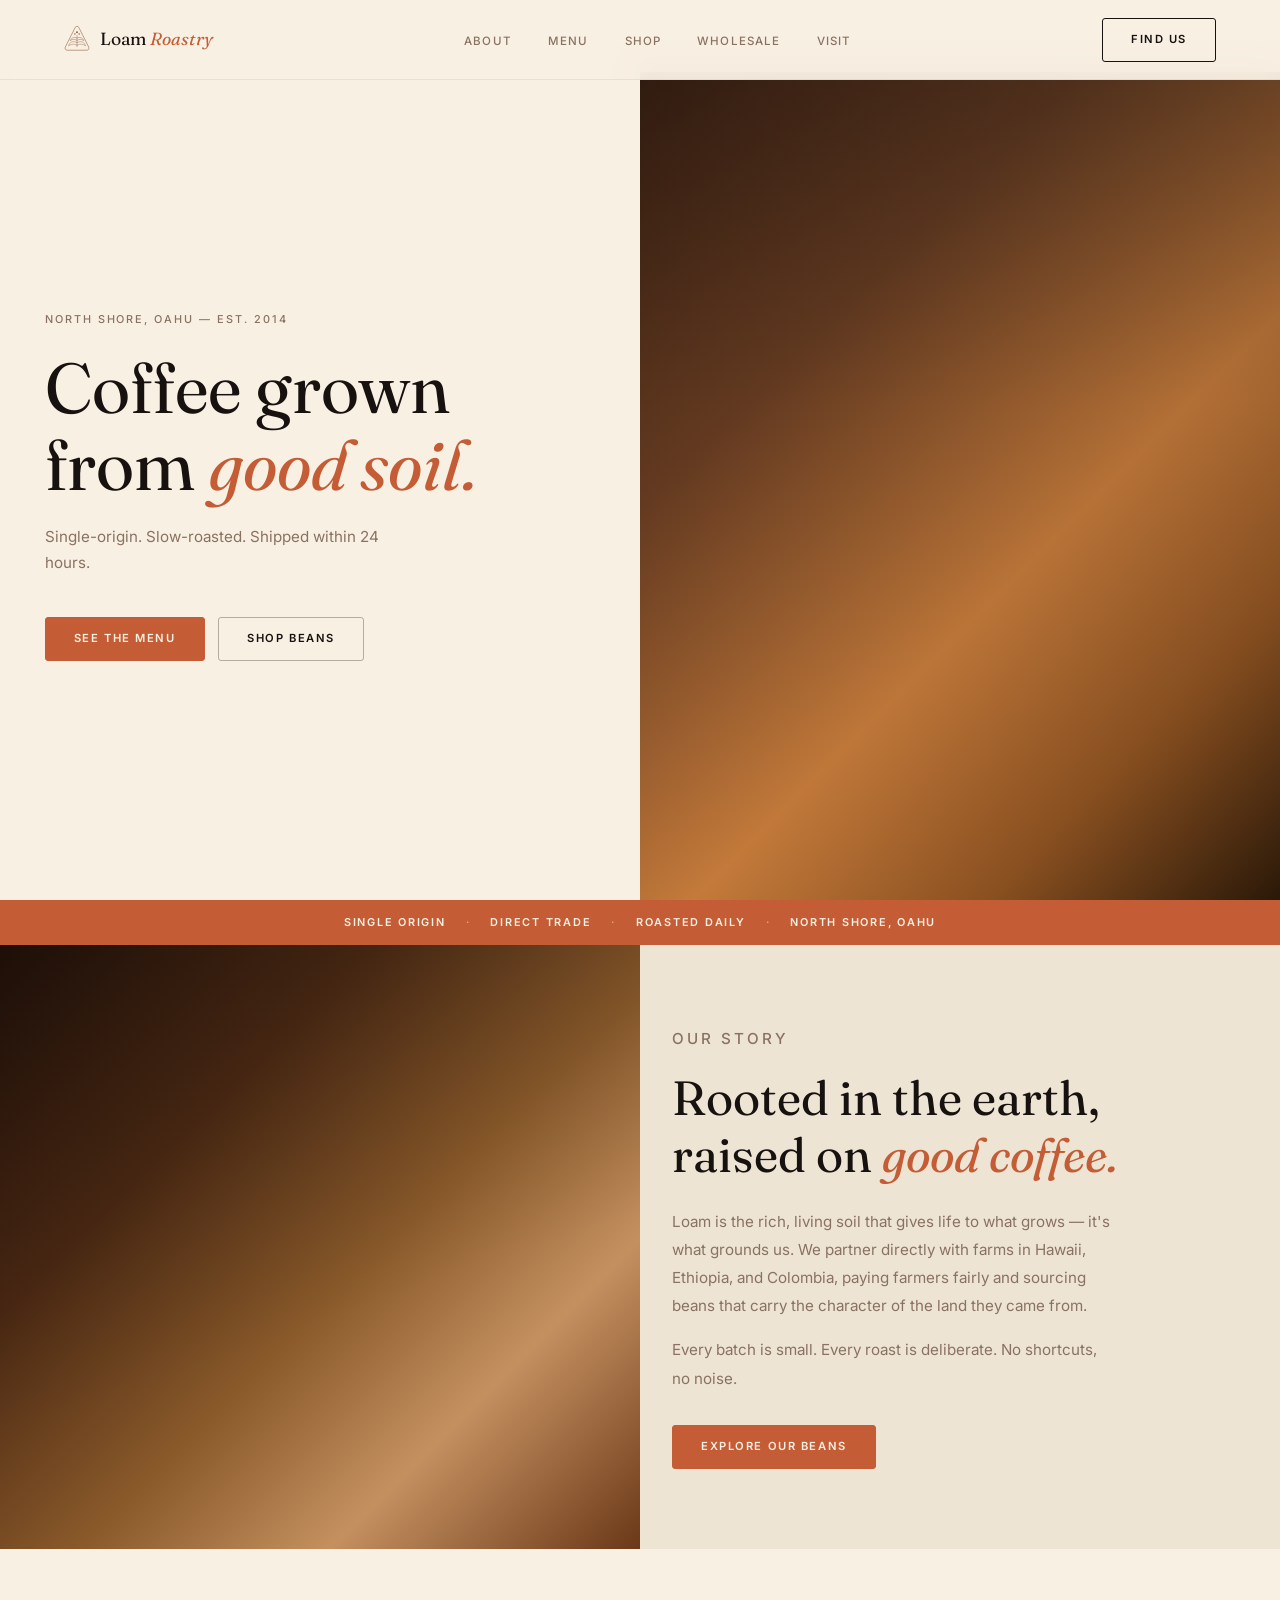
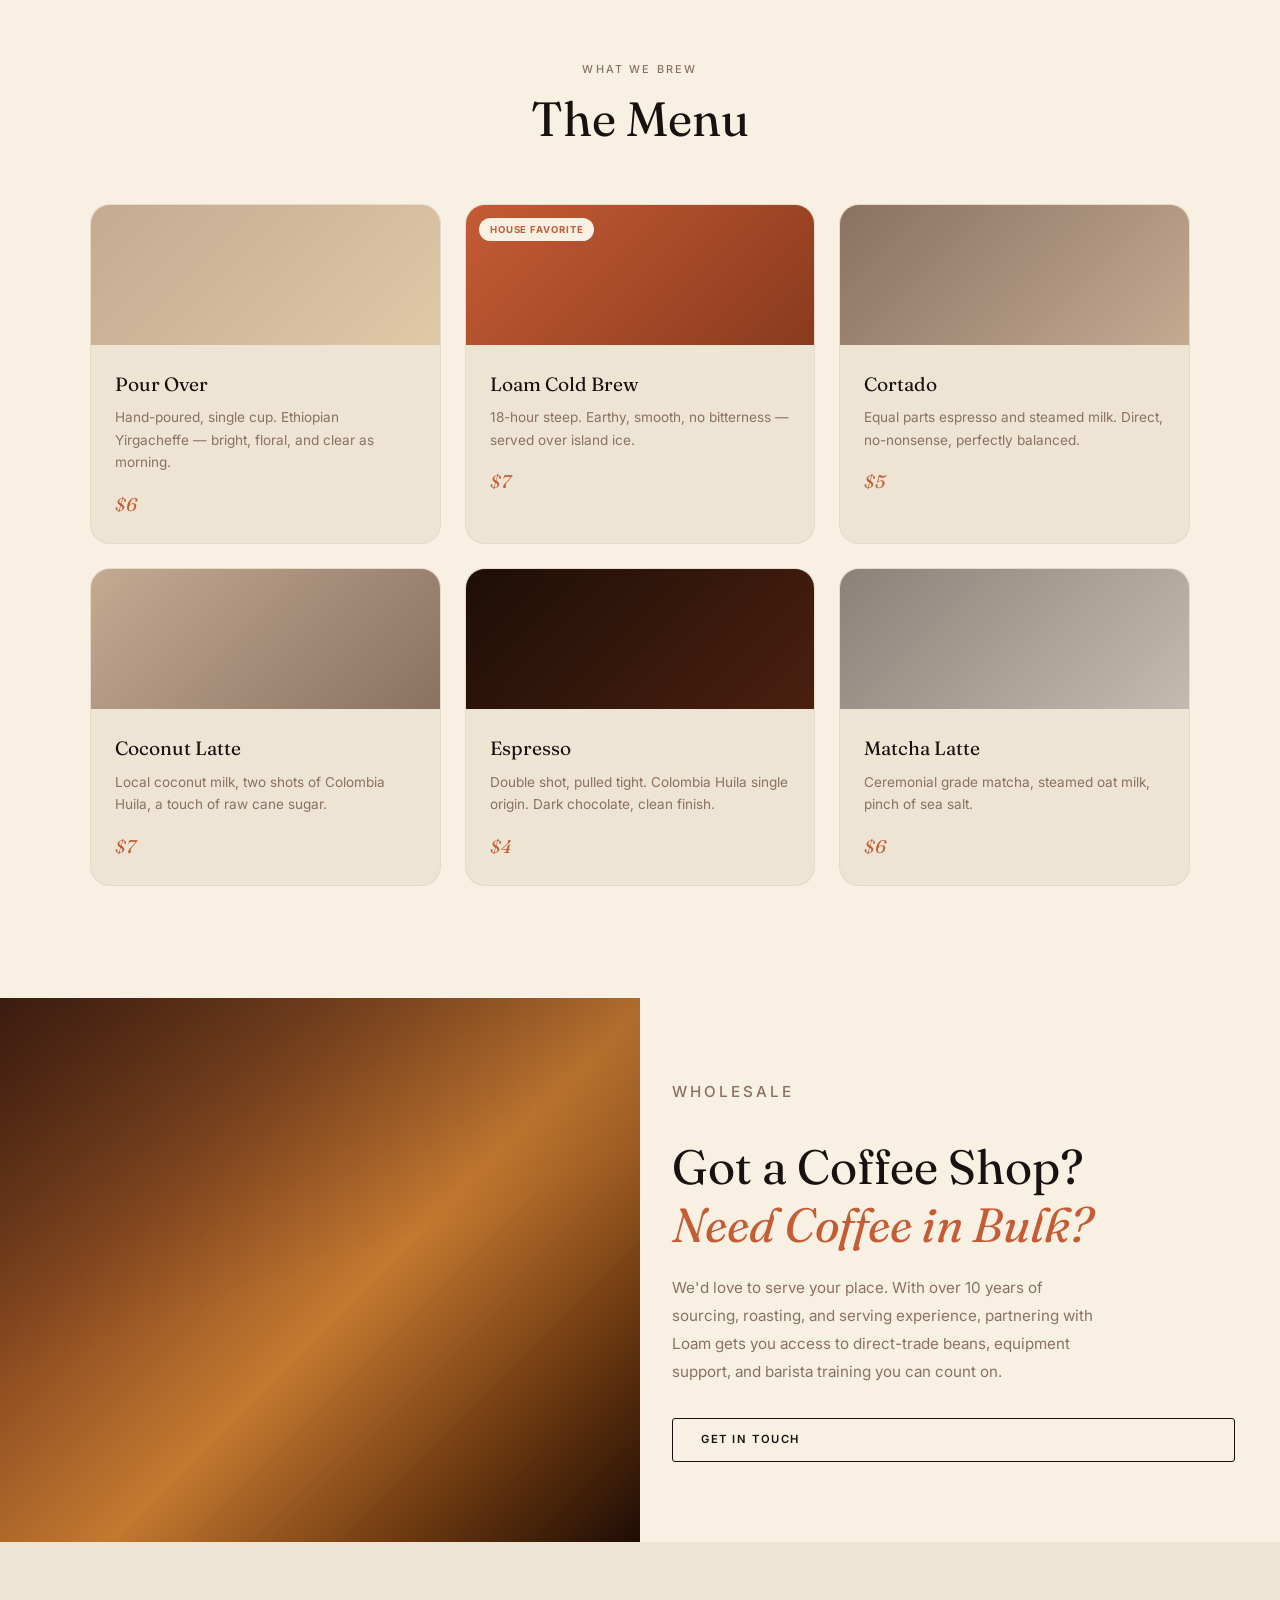
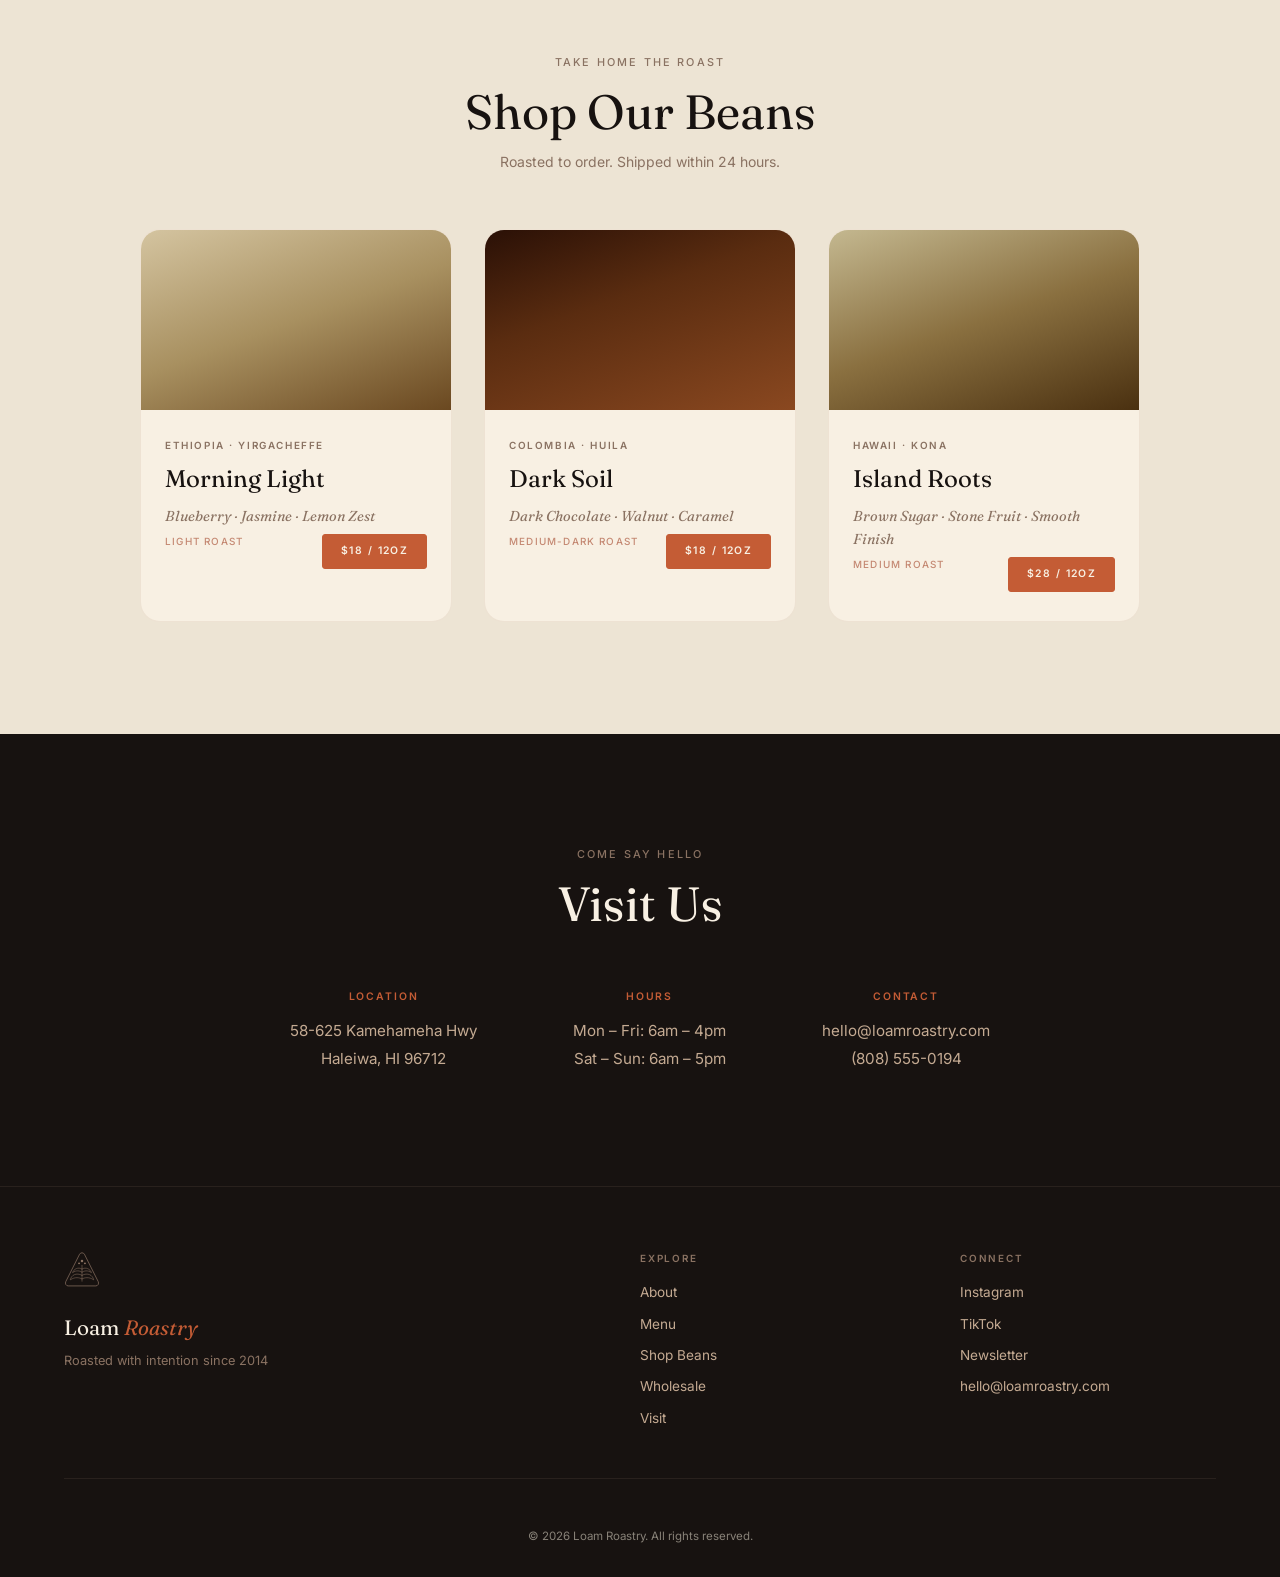
==== commit cbde3efe: "Redesign to warm craft roastery aesthetic Fraunces serif, rust/cream/charcoal palette from reference" ====
--- a/index.html
+++ b/index.html
@@ -6,7 +6,7 @@
   <title>Loam Roastry</title>
   <link rel="preconnect" href="https://fonts.googleapis.com" />
   <link rel="preconnect" href="https://fonts.gstatic.com" crossorigin />
-  <link href="https://fonts.googleapis.com/css2?family=Cormorant+Garamond:ital,wght@0,300;0,400;0,600;1,300;1,400&family=Inter:wght@300;400;500;600&display=swap" rel="stylesheet" />
+  <link href="https://fonts.googleapis.com/css2?family=Fraunces:ital,opsz,wght@0,9..144,300;0,9..144,400;0,9..144,700;1,9..144,300;1,9..144,400&family=Inter:wght@300;400;500;600&display=swap" rel="stylesheet" />
   <link rel="stylesheet" href="style.css" />
 </head>
 <body>
@@ -25,12 +25,13 @@
         <path d="M40 54 C27 47 16 54 14 64 C25 57 34 59 40 62" stroke="currentColor" stroke-width="1.2" fill="none" stroke-linecap="round"/>
         <path d="M40 54 C53 47 64 54 66 64 C55 57 46 59 40 62" stroke="currentColor" stroke-width="1.2" fill="none" stroke-linecap="round"/>
       </svg>
-      <span class="nav__wordmark">LOAM <span>ROASTRY</span></span>
+      <span class="nav__wordmark">Loam <em>Roastry</em></span>
     </a>
     <ul class="nav__links">
-      <li><a href="#story">Story</a></li>
+      <li><a href="#story">About</a></li>
       <li><a href="#menu">Menu</a></li>
-      <li><a href="#beans">Beans</a></li>
+      <li><a href="#beans">Shop</a></li>
+      <li><a href="#wholesale">Wholesale</a></li>
       <li><a href="#visit">Visit</a></li>
     </ul>
     <a href="#visit" class="btn btn--outline">Find Us</a>
@@ -38,9 +39,188 @@
 
   <!-- HERO -->
   <section class="hero">
-    <div class="hero__content">
-      <div class="hero__logo-lockup">
-        <svg class="hero__mark" xmlns="http://www.w3.org/2000/svg" viewBox="0 0 80 88" fill="none">
+    <div class="hero__inner">
+      <p class="hero__eyebrow">North Shore, Oahu — Est. 2014</p>
+      <h1 class="hero__headline">
+        Coffee grown<br>
+        from <em>good soil.</em>
+      </h1>
+      <p class="hero__sub">Single-origin. Slow-roasted. Shipped within 24 hours.</p>
+      <div class="hero__cta">
+        <a href="#menu" class="btn btn--primary">See the Menu</a>
+        <a href="#beans" class="btn btn--ghost">Shop Beans</a>
+      </div>
+    </div>
+    <div class="hero__img"></div>
+  </section>
+
+  <!-- STRIP -->
+  <div class="strip">
+    <span>Single Origin</span>
+    <span class="dot">·</span>
+    <span>Direct Trade</span>
+    <span class="dot">·</span>
+    <span>Roasted Daily</span>
+    <span class="dot">·</span>
+    <span>North Shore, Oahu</span>
+  </div>
+
+  <!-- STORY -->
+  <section class="story" id="story">
+    <div class="story__img"></div>
+    <div class="story__text">
+      <p class="section-label">Our Story</p>
+      <h2>Rooted in the earth,<br>raised on <em>good coffee.</em></h2>
+      <p>Loam is the rich, living soil that gives life to what grows — it's what grounds us. We partner directly with farms in Hawaii, Ethiopia, and Colombia, paying farmers fairly and sourcing beans that carry the character of the land they came from.</p>
+      <p>Every batch is small. Every roast is deliberate. No shortcuts, no noise.</p>
+      <a href="#beans" class="btn btn--primary">Explore Our Beans</a>
+    </div>
+  </section>
+
+  <!-- MENU -->
+  <section class="menu" id="menu">
+    <div class="menu__header">
+      <p class="section-label">What We Brew</p>
+      <h2>The Menu</h2>
+    </div>
+    <div class="menu__grid">
+      <div class="menu-card">
+        <div class="menu-card__top menu-card__top--1"></div>
+        <div class="menu-card__body">
+          <h3>Pour Over</h3>
+          <p>Hand-poured, single cup. Ethiopian Yirgacheffe — bright, floral, and clear as morning.</p>
+          <span class="menu-card__price">$6</span>
+        </div>
+      </div>
+      <div class="menu-card menu-card--featured">
+        <div class="menu-card__badge">House Favorite</div>
+        <div class="menu-card__top menu-card__top--2"></div>
+        <div class="menu-card__body">
+          <h3>Loam Cold Brew</h3>
+          <p>18-hour steep. Earthy, smooth, no bitterness — served over island ice.</p>
+          <span class="menu-card__price">$7</span>
+        </div>
+      </div>
+      <div class="menu-card">
+        <div class="menu-card__top menu-card__top--3"></div>
+        <div class="menu-card__body">
+          <h3>Cortado</h3>
+          <p>Equal parts espresso and steamed milk. Direct, no-nonsense, perfectly balanced.</p>
+          <span class="menu-card__price">$5</span>
+        </div>
+      </div>
+      <div class="menu-card">
+        <div class="menu-card__top menu-card__top--4"></div>
+        <div class="menu-card__body">
+          <h3>Coconut Latte</h3>
+          <p>Local coconut milk, two shots of Colombia Huila, a touch of raw cane sugar.</p>
+          <span class="menu-card__price">$7</span>
+        </div>
+      </div>
+      <div class="menu-card">
+        <div class="menu-card__top menu-card__top--5"></div>
+        <div class="menu-card__body">
+          <h3>Espresso</h3>
+          <p>Double shot, pulled tight. Colombia Huila single origin. Dark chocolate, clean finish.</p>
+          <span class="menu-card__price">$4</span>
+        </div>
+      </div>
+      <div class="menu-card">
+        <div class="menu-card__top menu-card__top--6"></div>
+        <div class="menu-card__body">
+          <h3>Matcha Latte</h3>
+          <p>Ceremonial grade matcha, steamed oat milk, pinch of sea salt.</p>
+          <span class="menu-card__price">$6</span>
+        </div>
+      </div>
+    </div>
+  </section>
+
+  <!-- WHOLESALE -->
+  <section class="wholesale" id="wholesale">
+    <div class="wholesale__img"></div>
+    <div class="wholesale__text">
+      <p class="section-label">Wholesale</p>
+      <h2>Got a Coffee Shop?<br><em>Need Coffee in Bulk?</em></h2>
+      <p>We'd love to serve your place. With over 10 years of sourcing, roasting, and serving experience, partnering with Loam gets you access to direct-trade beans, equipment support, and barista training you can count on.</p>
+      <a href="#visit" class="btn btn--outline">Get in Touch</a>
+    </div>
+  </section>
+
+  <!-- BEANS -->
+  <section class="beans" id="beans">
+    <div class="beans__header">
+      <p class="section-label">Take Home the Roast</p>
+      <h2>Shop Our Beans</h2>
+      <p class="beans__sub">Roasted to order. Shipped within 24 hours.</p>
+    </div>
+    <div class="beans__grid">
+      <div class="bean-card">
+        <div class="bean-card__img bean-card__img--1"></div>
+        <div class="bean-card__body">
+          <p class="bean-card__origin">Ethiopia · Yirgacheffe</p>
+          <h3>Morning Light</h3>
+          <p class="bean-card__notes">Blueberry · Jasmine · Lemon Zest</p>
+          <div class="bean-card__footer">
+            <span class="bean-card__roast">Light Roast</span>
+            <a href="#" class="btn btn--primary btn--sm">$18 / 12oz</a>
+          </div>
+        </div>
+      </div>
+      <div class="bean-card">
+        <div class="bean-card__img bean-card__img--2"></div>
+        <div class="bean-card__body">
+          <p class="bean-card__origin">Colombia · Huila</p>
+          <h3>Dark Soil</h3>
+          <p class="bean-card__notes">Dark Chocolate · Walnut · Caramel</p>
+          <div class="bean-card__footer">
+            <span class="bean-card__roast">Medium-Dark Roast</span>
+            <a href="#" class="btn btn--primary btn--sm">$18 / 12oz</a>
+          </div>
+        </div>
+      </div>
+      <div class="bean-card">
+        <div class="bean-card__img bean-card__img--3"></div>
+        <div class="bean-card__body">
+          <p class="bean-card__origin">Hawaii · Kona</p>
+          <h3>Island Roots</h3>
+          <p class="bean-card__notes">Brown Sugar · Stone Fruit · Smooth Finish</p>
+          <div class="bean-card__footer">
+            <span class="bean-card__roast">Medium Roast</span>
+            <a href="#" class="btn btn--primary btn--sm">$28 / 12oz</a>
+          </div>
+        </div>
+      </div>
+    </div>
+  </section>
+
+  <!-- VISIT -->
+  <section class="visit" id="visit">
+    <div class="visit__content">
+      <p class="section-label">Come Say Hello</p>
+      <h2>Visit Us</h2>
+      <div class="visit__details">
+        <div class="visit__block">
+          <h4>Location</h4>
+          <p>58-625 Kamehameha Hwy<br>Haleiwa, HI 96712</p>
+        </div>
+        <div class="visit__block">
+          <h4>Hours</h4>
+          <p>Mon – Fri: 6am – 4pm<br>Sat – Sun: 6am – 5pm</p>
+        </div>
+        <div class="visit__block">
+          <h4>Contact</h4>
+          <p>hello@loamroastry.com<br>(808) 555-0194</p>
+        </div>
+      </div>
+    </div>
+  </section>
+
+  <!-- FOOTER -->
+  <footer class="footer">
+    <div class="footer__top">
+      <div class="footer__brand">
+        <svg class="footer__mark" xmlns="http://www.w3.org/2000/svg" viewBox="0 0 80 88" fill="none">
           <path d="M40 4C42.2 4 44.2 5.1 45.3 7L76 68C77.1 70 77.1 72.4 76 74.4C74.9 76.4 72.8 77.6 70.7 77.6H9.3C7.2 77.6 5.1 76.4 4 74.4C2.9 72.4 2.9 70 4 68L34.7 7C35.8 5.1 37.8 4 40 4Z" stroke="currentColor" stroke-width="1.6"/>
           <circle cx="40" cy="22" r="2.8" fill="currentColor"/>
           <circle cx="33.5" cy="27.5" r="2.2" fill="currentColor"/>
@@ -51,169 +231,28 @@
           <path d="M40 54 C27 47 16 54 14 64 C25 57 34 59 40 62" stroke="currentColor" stroke-width="1.2" fill="none" stroke-linecap="round"/>
           <path d="M40 54 C53 47 64 54 66 64 C55 57 46 59 40 62" stroke="currentColor" stroke-width="1.2" fill="none" stroke-linecap="round"/>
         </svg>
-        <div class="hero__brand">
-          <h1 class="hero__name">LOAM</h1>
-          <p class="hero__sub-name">ROASTRY</p>
-        </div>
-      </div>
-      <p class="hero__tagline">Grown from the ground up.<br>Roasted with intention.</p>
-      <div class="hero__cta">
-        <a href="#menu" class="btn btn--primary">Explore the Menu</a>
-        <a href="#beans" class="btn btn--ghost">Shop Our Beans</a>
-      </div>
-    </div>
-    <div class="hero__est">Est. 2014</div>
-  </section>
-
-  <!-- STRIP -->
-  <div class="strip">
-    <span>Single Origin</span>
-    <span class="divider">·</span>
-    <span>Direct Trade</span>
-    <span class="divider">·</span>
-    <span>Roasted Daily</span>
-    <span class="divider">·</span>
-    <span>North Shore, Oahu</span>
-  </div>
-
-  <!-- STORY -->
-  <section class="story" id="story">
-    <div class="story__text">
-      <p class="section-label">Our Story</p>
-      <h2>Rooted in the Earth,<br>Raised on Good Coffee</h2>
-      <p>Loam is the rich, living soil that gives life to what grows. It's what grounds us. We partner directly with farms across Hawaii, Ethiopia, and Colombia — paying farmers fairly and sourcing coffee that carries the character of the land it came from.</p>
-      <p>Every batch is small. Every roast is deliberate. No shortcuts, no noise.</p>
-    </div>
-    <div class="story__visual">
-      <div class="story__img-block">
-        <div class="story__img story__img--1"></div>
-        <div class="story__img story__img--2"></div>
-      </div>
-    </div>
-  </section>
-
-  <!-- MENU -->
-  <section class="menu" id="menu">
-    <div class="menu__header">
-      <p class="section-label">What We Brew</p>
-      <h2>The Menu</h2>
-    </div>
-    <div class="menu__grid">
-      <div class="menu-card">
-        <div class="menu-card__icon">☕</div>
-        <h3>Pour Over</h3>
-        <p>Hand-poured, single cup. Our Ethiopian Yirgacheffe — bright, floral, and clear as morning.</p>
-        <span class="menu-card__price">$6</span>
-      </div>
-      <div class="menu-card menu-card--featured">
-        <div class="menu-card__badge">House Favorite</div>
-        <div class="menu-card__icon">🌿</div>
-        <h3>Loam Cold Brew</h3>
-        <p>18-hour steep with our dark roast blend. Earthy, smooth, no bitterness — served over island ice.</p>
-        <span class="menu-card__price">$7</span>
-      </div>
-      <div class="menu-card">
-        <div class="menu-card__icon">☁️</div>
-        <h3>Cortado</h3>
-        <p>Equal parts espresso and steamed milk. Direct, no-nonsense, and perfectly balanced.</p>
-        <span class="menu-card__price">$5</span>
-      </div>
-      <div class="menu-card">
-        <div class="menu-card__icon">🥥</div>
-        <h3>Coconut Latte</h3>
-        <p>Local coconut milk, two shots of our Colombia Huila, a touch of raw cane sugar.</p>
-        <span class="menu-card__price">$7</span>
-      </div>
-      <div class="menu-card">
-        <div class="menu-card__icon">⚡</div>
-        <h3>Espresso</h3>
-        <p>Double shot, pulled tight. Colombia Huila single origin. Dark chocolate, clean finish.</p>
-        <span class="menu-card__price">$4</span>
-      </div>
-      <div class="menu-card">
-        <div class="menu-card__icon">🍵</div>
-        <h3>Matcha Latte</h3>
-        <p>Ceremonial grade matcha, steamed oat milk, pinch of sea salt. For the non-coffee crowd.</p>
-        <span class="menu-card__price">$6</span>
-      </div>
-    </div>
-  </section>
-
-  <!-- BEANS -->
-  <section class="beans" id="beans">
-    <div class="beans__header">
-      <p class="section-label">Take Home the Roast</p>
-      <h2>Shop Our Beans</h2>
-      <p class="beans__sub">Roasted to order. Shipped within 24 hours.</p>
-    </div>
-    <div class="beans__grid">
-      <div class="bean-card">
-        <div class="bean-card__origin">Ethiopia · Yirgacheffe</div>
-        <h3>Morning Light</h3>
-        <p class="bean-card__notes">Blueberry · Jasmine · Lemon Zest</p>
-        <p class="bean-card__roast">Light Roast</p>
-        <a href="#" class="btn btn--primary btn--sm">$18 / 12oz</a>
-      </div>
-      <div class="bean-card bean-card--dark">
-        <div class="bean-card__origin">Colombia · Huila</div>
-        <h3>Dark Soil</h3>
-        <p class="bean-card__notes">Dark Chocolate · Walnut · Caramel</p>
-        <p class="bean-card__roast">Medium-Dark Roast</p>
-        <a href="#" class="btn btn--primary btn--sm">$18 / 12oz</a>
-      </div>
-      <div class="bean-card">
-        <div class="bean-card__origin">Hawaii · Kona</div>
-        <h3>Island Roots</h3>
-        <p class="bean-card__notes">Brown Sugar · Stone Fruit · Smooth Finish</p>
-        <p class="bean-card__roast">Medium Roast</p>
-        <a href="#" class="btn btn--primary btn--sm">$28 / 12oz</a>
-      </div>
-    </div>
-  </section>
-
-  <!-- VISIT -->
-  <section class="visit" id="visit">
-    <div class="visit__content">
-      <p class="section-label">Come Say Hello</p>
-      <h2>Visit Us</h2>
-      <div class="visit__details">
-        <div class="visit__block">
-          <h4>Location</h4>
-          <p>58-625 Kamehameha Hwy<br>Haleiwa, HI 96712</p>
-        </div>
-        <div class="visit__block">
-          <h4>Hours</h4>
-          <p>Mon – Fri: 6am – 4pm<br>Sat – Sun: 6am – 5pm</p>
-        </div>
-        <div class="visit__block">
-          <h4>Contact</h4>
-          <p>hello@loamroastry.com<br>(808) 555-0194</p>
-        </div>
-      </div>
-    </div>
-  </section>
-
-  <!-- FOOTER -->
-  <footer class="footer">
-    <svg class="footer__mark" xmlns="http://www.w3.org/2000/svg" viewBox="0 0 80 88" fill="none">
-      <path d="M40 4C42.2 4 44.2 5.1 45.3 7L76 68C77.1 70 77.1 72.4 76 74.4C74.9 76.4 72.8 77.6 70.7 77.6H9.3C7.2 77.6 5.1 76.4 4 74.4C2.9 72.4 2.9 70 4 68L34.7 7C35.8 5.1 37.8 4 40 4Z" stroke="currentColor" stroke-width="1.6"/>
-      <circle cx="40" cy="22" r="2.8" fill="currentColor"/>
-      <circle cx="33.5" cy="27.5" r="2.2" fill="currentColor"/>
-      <circle cx="46.5" cy="27.5" r="2.2" fill="currentColor"/>
-      <line x1="40" y1="31" x2="40" y2="68" stroke="currentColor" stroke-width="1.2"/>
-      <path d="M40 40 C31 35 22 40 19 48 C28 42 35 44 40 47" stroke="currentColor" stroke-width="1.2" fill="none" stroke-linecap="round"/>
-      <path d="M40 40 C49 35 58 40 61 48 C52 42 45 44 40 47" stroke="currentColor" stroke-width="1.2" fill="none" stroke-linecap="round"/>
-      <path d="M40 54 C27 47 16 54 14 64 C25 57 34 59 40 62" stroke="currentColor" stroke-width="1.2" fill="none" stroke-linecap="round"/>
-      <path d="M40 54 C53 47 64 54 66 64 C55 57 46 59 40 62" stroke="currentColor" stroke-width="1.2" fill="none" stroke-linecap="round"/>
-    </svg>
-    <div class="footer__logo">LOAM <span>ROASTRY</span></div>
-    <p class="footer__tagline">Roasted with intention since 2014</p>
-    <div class="footer__links">
-      <a href="#">Instagram</a>
-      <a href="#">TikTok</a>
-      <a href="#">Newsletter</a>
-    </div>
-    <p class="footer__copy">&copy; 2026 Loam Roastry. All rights reserved.</p>
+        <p class="footer__name">Loam <em>Roastry</em></p>
+        <p class="footer__tagline">Roasted with intention since 2014</p>
+      </div>
+      <div class="footer__nav">
+        <h5>Explore</h5>
+        <a href="#story">About</a>
+        <a href="#menu">Menu</a>
+        <a href="#beans">Shop Beans</a>
+        <a href="#wholesale">Wholesale</a>
+        <a href="#visit">Visit</a>
+      </div>
+      <div class="footer__nav">
+        <h5>Connect</h5>
+        <a href="#">Instagram</a>
+        <a href="#">TikTok</a>
+        <a href="#">Newsletter</a>
+        <a href="#">hello@loamroastry.com</a>
+      </div>
+    </div>
+    <div class="footer__bottom">
+      <p>&copy; 2026 Loam Roastry. All rights reserved.</p>
+    </div>
   </footer>
 
 </body>
--- a/style.css
+++ b/style.css
@@ -5,22 +5,23 @@
 *, *::before, *::after { box-sizing: border-box; margin: 0; padding: 0; }
 
 :root {
-  --olive:     #cac99e;
-  --olive-lt:  #d9d8b8;
-  --olive-dk:  #a8a77e;
-  --olive-deep:#7a7960;
-  --charcoal:  #1a1a10;
-  --charcoal2: #2a2a18;
-  --cream:     #eeedda;
-  --cream-dk:  #e0dfcc;
-  --muted:     #5c5b3e;
-  --text:      #1a1a10;
-
-  --font-serif: 'Cormorant Garamond', Georgia, serif;
+  --cream:      #f8f0e3;
+  --cream-dk:   #ede4d4;
+  --cream-dkr:  #e0d6c4;
+  --black:      #171210;
+  --taupe:      #8a7262;
+  --tan:        #c4aa92;
+  --gray-warm:  #888278;
+  --brown-dk:   #693628;
+  --rust:       #c45c35;
+  --salmon:     #c48872;
+  --brown:      #8a4e2c;
+
+  --font-serif: 'Fraunces', Georgia, serif;
   --font-sans:  'Inter', system-ui, sans-serif;
 
-  --radius:    10px;
-  --radius-lg: 18px;
+  --radius:    12px;
+  --radius-lg: 20px;
 }
 
 html { scroll-behavior: smooth; }
@@ -28,66 +29,73 @@
 body {
   font-family: var(--font-sans);
   background: var(--cream);
-  color: var(--text);
+  color: var(--black);
   line-height: 1.6;
   -webkit-font-smoothing: antialiased;
 }
 
 /* ---- SHARED ---- */
 .section-label {
-  font-size: 0.7rem;
+  font-size: 0.68rem;
   font-weight: 500;
-  letter-spacing: 0.18em;
-  text-transform: uppercase;
-  color: var(--olive-deep);
+  letter-spacing: 0.2em;
+  text-transform: uppercase;
+  color: var(--taupe);
   margin-bottom: 0.75rem;
+  display: block;
 }
 
 h2 {
   font-family: var(--font-serif);
-  font-size: clamp(2.2rem, 4vw, 3.2rem);
+  font-size: clamp(2rem, 4vw, 3rem);
   font-weight: 400;
-  color: var(--charcoal);
-  line-height: 1.15;
+  color: var(--black);
+  line-height: 1.2;
+}
+
+h2 em {
+  font-style: italic;
+  color: var(--rust);
 }
 
 /* ---- BUTTONS ---- */
 .btn {
   display: inline-block;
   padding: 0.75rem 1.75rem;
-  border-radius: 2px;
-  font-size: 0.72rem;
-  font-weight: 500;
-  letter-spacing: 0.12em;
+  border-radius: 3px;
+  font-family: var(--font-sans);
+  font-size: 0.7rem;
+  font-weight: 600;
+  letter-spacing: 0.14em;
   text-transform: uppercase;
   text-decoration: none;
   cursor: pointer;
   transition: all 0.2s ease;
-  border: 1px solid transparent;
+  border: 1.5px solid transparent;
 }
 
 .btn--primary {
-  background: var(--charcoal);
-  color: var(--olive-lt);
-  border-color: var(--charcoal);
-}
-.btn--primary:hover { background: var(--charcoal2); }
+  background: var(--rust);
+  color: var(--cream);
+  border-color: var(--rust);
+}
+.btn--primary:hover { background: var(--brown-dk); border-color: var(--brown-dk); }
 
 .btn--outline {
   background: transparent;
-  color: var(--charcoal);
-  border-color: var(--charcoal);
-}
-.btn--outline:hover { background: var(--charcoal); color: var(--olive-lt); }
+  color: var(--black);
+  border-color: var(--black);
+}
+.btn--outline:hover { background: var(--black); color: var(--cream); }
 
 .btn--ghost {
   background: transparent;
-  color: var(--olive-lt);
-  border-color: rgba(210,209,185,0.45);
-}
-.btn--ghost:hover { border-color: var(--olive-lt); background: rgba(210,209,185,0.08); }
-
-.btn--sm { padding: 0.55rem 1.2rem; font-size: 0.68rem; }
+  color: var(--cream);
+  border-color: rgba(248,240,227,0.4);
+}
+.btn--ghost:hover { border-color: var(--cream); background: rgba(248,240,227,0.1); }
+
+.btn--sm { padding: 0.5rem 1.1rem; font-size: 0.65rem; }
 
 /* ---- NAV ---- */
 .nav {
@@ -97,49 +105,41 @@
   display: flex;
   align-items: center;
   justify-content: space-between;
-  padding: 1.2rem 5%;
-  background: rgba(238, 237, 218, 0.93);
+  padding: 1.1rem 5%;
+  background: rgba(248, 240, 227, 0.94);
   backdrop-filter: blur(14px);
-  border-bottom: 1px solid rgba(168,167,126,0.2);
+  border-bottom: 1px solid rgba(196,170,146,0.25);
 }
 
 .nav__logo {
   display: flex;
   align-items: center;
-  gap: 0.7rem;
+  gap: 0.65rem;
   text-decoration: none;
-  color: var(--charcoal);
+  color: var(--black);
 }
 
 .nav__mark {
-  width: 28px;
+  width: 26px;
   height: auto;
-  color: var(--charcoal);
+  color: var(--brown);
 }
 
 .nav__wordmark {
   font-family: var(--font-serif);
-  font-size: 1.05rem;
+  font-size: 1.1rem;
   font-weight: 400;
-  letter-spacing: 0.05em;
-  color: var(--charcoal);
-  line-height: 1;
-}
-
-.nav__wordmark span {
-  display: block;
-  font-family: var(--font-sans);
-  font-size: 0.58rem;
-  font-weight: 500;
-  letter-spacing: 0.22em;
-  text-transform: uppercase;
-  color: var(--olive-deep);
-  margin-top: 0.1rem;
+  color: var(--black);
+}
+
+.nav__wordmark em {
+  font-style: italic;
+  color: var(--rust);
 }
 
 .nav__links {
   display: flex;
-  gap: 2.5rem;
+  gap: 2.25rem;
   list-style: none;
 }
 
@@ -147,266 +147,274 @@
   text-decoration: none;
   font-size: 0.72rem;
   font-weight: 500;
-  letter-spacing: 0.12em;
-  text-transform: uppercase;
-  color: var(--charcoal);
+  letter-spacing: 0.1em;
+  text-transform: uppercase;
+  color: var(--taupe);
   transition: color 0.2s;
 }
-.nav__links a:hover { color: var(--olive-deep); }
+.nav__links a:hover { color: var(--rust); }
 
 /* ---- HERO ---- */
 .hero {
   min-height: 100vh;
-  background: var(--charcoal);
-  display: flex;
-  align-items: center;
-  padding: 8rem 5% 5rem;
-  position: relative;
+  display: grid;
+  grid-template-columns: 1fr 1fr;
+  padding-top: 72px;
   overflow: hidden;
 }
 
-.hero::before {
-  content: '';
-  position: absolute;
-  inset: 0;
+.hero__inner {
+  display: flex;
+  flex-direction: column;
+  justify-content: center;
+  padding: 5rem 5% 5rem 7%;
+  background: var(--cream);
+}
+
+.hero__eyebrow {
+  font-size: 0.68rem;
+  font-weight: 500;
+  letter-spacing: 0.18em;
+  text-transform: uppercase;
+  color: var(--taupe);
+  margin-bottom: 1.25rem;
+}
+
+.hero__headline {
+  font-family: var(--font-serif);
+  font-size: clamp(3rem, 5.5vw, 5rem);
+  font-weight: 400;
+  color: var(--black);
+  line-height: 1.1;
+  margin-bottom: 1.25rem;
+}
+
+.hero__headline em {
+  font-style: italic;
+  color: var(--rust);
+}
+
+.hero__sub {
+  font-size: 0.95rem;
+  color: var(--taupe);
+  margin-bottom: 2.5rem;
+  line-height: 1.75;
+  max-width: 360px;
+}
+
+.hero__cta {
+  display: flex;
+  gap: 0.85rem;
+  flex-wrap: wrap;
+}
+
+.hero__cta .btn--ghost {
+  color: var(--black);
+  border-color: rgba(23,18,16,0.3);
+}
+.hero__cta .btn--ghost:hover {
+  border-color: var(--black);
+  background: transparent;
+}
+
+.hero__img {
   background:
-    radial-gradient(ellipse 60% 50% at 50% 60%, rgba(202,201,158,0.06) 0%, transparent 70%);
-}
-
-.hero__content {
-  max-width: 680px;
-  position: relative;
-  z-index: 1;
-}
-
-.hero__logo-lockup {
-  display: flex;
-  align-items: center;
-  gap: 1.5rem;
-  margin-bottom: 2.5rem;
-}
-
-.hero__mark {
-  width: 60px;
-  height: auto;
-  color: var(--olive);
-  flex-shrink: 0;
-}
-
-.hero__brand {
-  display: flex;
-  flex-direction: column;
-}
-
-.hero__name {
-  font-family: var(--font-serif);
-  font-size: clamp(3.5rem, 7vw, 6rem);
-  font-weight: 300;
-  color: var(--olive-lt);
-  line-height: 0.9;
-  letter-spacing: 0.04em;
-}
-
-.hero__sub-name {
-  font-family: var(--font-sans);
-  font-size: 0.72rem;
-  font-weight: 500;
-  letter-spacing: 0.28em;
-  text-transform: uppercase;
-  color: var(--olive-deep);
-  margin-top: 0.4rem;
-}
-
-.hero__tagline {
-  font-family: var(--font-serif);
-  font-size: clamp(1.2rem, 2.5vw, 1.6rem);
-  font-weight: 300;
-  font-style: italic;
-  color: var(--olive-dk);
-  line-height: 1.6;
-  margin-bottom: 2.5rem;
-  max-width: 420px;
-}
-
-.hero__cta {
-  display: flex;
-  gap: 1rem;
-  flex-wrap: wrap;
-}
-
-.hero__est {
-  position: absolute;
-  bottom: 3.5rem;
-  right: 5%;
-  font-family: var(--font-serif);
-  font-size: 0.85rem;
-  font-weight: 300;
-  letter-spacing: 0.15em;
-  color: var(--olive-deep);
-  writing-mode: vertical-rl;
-  text-orientation: mixed;
+    linear-gradient(180deg, rgba(23,18,16,0.35) 0%, rgba(23,18,16,0.1) 40%, transparent 100%),
+    linear-gradient(135deg, #3d2010 0%, #6b3e22 30%, #c47a3a 60%, #8a5020 80%, #2a1808 100%);
+  min-height: 600px;
 }
 
 /* ---- STRIP ---- */
 .strip {
-  background: var(--olive);
-  padding: 0.9rem 5%;
+  background: var(--rust);
+  padding: 0.85rem 5%;
   display: flex;
   align-items: center;
   justify-content: center;
-  gap: 1.5rem;
+  gap: 1.25rem;
   font-size: 0.68rem;
-  font-weight: 500;
+  font-weight: 600;
   letter-spacing: 0.16em;
   text-transform: uppercase;
-  color: var(--charcoal);
-}
-
-.strip .divider { opacity: 0.35; }
+  color: var(--cream);
+}
+
+.strip .dot { opacity: 0.5; }
 
 /* ---- STORY ---- */
 .story {
   display: grid;
   grid-template-columns: 1fr 1fr;
-  gap: 6rem;
-  align-items: center;
-  padding: 8rem 5%;
-  background: var(--cream);
-}
-
-.story__text h2 { margin-bottom: 1.75rem; }
+  min-height: 580px;
+}
+
+.story__img {
+  background:
+    linear-gradient(160deg, rgba(23,18,16,0.2) 0%, transparent 60%),
+    linear-gradient(135deg, #1e0e06 0%, #4a2812 30%, #8a5a2a 55%, #c49060 75%, #6b3818 100%);
+}
+
+.story__text {
+  display: flex;
+  flex-direction: column;
+  justify-content: center;
+  padding: 5rem 7% 5rem 5%;
+  background: var(--cream-dk);
+}
+
+.story__text h2 {
+  margin-bottom: 1.5rem;
+}
 
 .story__text p {
-  color: var(--muted);
-  font-size: 1rem;
+  font-size: 0.95rem;
+  color: var(--taupe);
   line-height: 1.85;
-  margin-bottom: 1.1rem;
-}
-
-.story__img-block {
-  display: grid;
-  grid-template-columns: 1fr 1fr;
-  gap: 1rem;
-}
-
-.story__img {
-  border-radius: var(--radius);
-}
-
-.story__img--1 {
-  grid-column: 1 / 2;
-  grid-row: 1 / 3;
-  height: 380px;
-  background: linear-gradient(160deg, var(--charcoal) 0%, var(--charcoal2) 100%);
-}
-
-.story__img--2 {
-  grid-column: 2 / 3;
-  grid-row: 1 / 2;
-  height: 178px;
-  background: linear-gradient(160deg, var(--olive) 0%, var(--olive-dk) 100%);
+  margin-bottom: 1rem;
+  max-width: 440px;
+}
+
+.story__text .btn {
+  margin-top: 1rem;
+  align-self: flex-start;
 }
 
 /* ---- MENU ---- */
 .menu {
-  background: var(--olive-lt);
-  padding: 8rem 5%;
+  background: var(--cream);
+  padding: 7rem 5%;
 }
 
 .menu__header {
   text-align: center;
-  margin-bottom: 4rem;
+  margin-bottom: 3.5rem;
 }
 
 .menu__grid {
   display: grid;
   grid-template-columns: repeat(3, 1fr);
-  gap: 1.25rem;
+  gap: 1.5rem;
   max-width: 1100px;
   margin: 0 auto;
 }
 
 .menu-card {
-  background: var(--cream);
-  border-radius: var(--radius);
-  padding: 2rem;
+  background: var(--cream-dk);
+  border-radius: var(--radius-lg);
+  overflow: hidden;
   position: relative;
-  border: 1px solid rgba(168,167,126,0.2);
   transition: transform 0.2s, box-shadow 0.2s;
+  border: 1px solid rgba(196,170,146,0.2);
 }
 
 .menu-card:hover {
-  transform: translateY(-3px);
-  box-shadow: 0 10px 32px rgba(26,26,16,0.08);
-}
-
-.menu-card--featured {
-  background: var(--charcoal);
-  border-color: transparent;
-}
-
-.menu-card--featured h3,
-.menu-card--featured p { color: var(--olive-lt); }
+  transform: translateY(-4px);
+  box-shadow: 0 14px 40px rgba(23,18,16,0.1);
+}
+
+.menu-card__top {
+  height: 140px;
+}
+
+.menu-card__top--1 { background: linear-gradient(135deg, #c4aa92 0%, #e0c8a8 100%); }
+.menu-card__top--2 { background: linear-gradient(135deg, #3d2010 0%, #693628 100%); }
+.menu-card__top--3 { background: linear-gradient(135deg, #8a7262 0%, #c4aa92 100%); }
+.menu-card__top--4 { background: linear-gradient(135deg, #c4aa92 0%, #8a7262 100%); }
+.menu-card__top--5 { background: linear-gradient(135deg, #1e0e06 0%, #4a2010 100%); }
+.menu-card__top--6 { background: linear-gradient(135deg, #8a8278 0%, #c4bab0 100%); }
+
+.menu-card--featured .menu-card__top--2 {
+  background: linear-gradient(135deg, #c45c35 0%, #8a3a1e 100%);
+}
 
 .menu-card__badge {
   position: absolute;
-  top: -0.6rem;
-  left: 1.5rem;
-  background: var(--olive-dk);
-  color: var(--charcoal);
-  font-size: 0.62rem;
-  font-weight: 600;
+  top: 0.85rem;
+  left: 0.85rem;
+  background: var(--cream);
+  color: var(--rust);
+  font-size: 0.6rem;
+  font-weight: 700;
   letter-spacing: 0.1em;
   text-transform: uppercase;
-  padding: 0.2rem 0.7rem;
-  border-radius: 2px;
-}
-
-.menu-card__icon {
-  font-size: 1.5rem;
+  padding: 0.25rem 0.65rem;
+  border-radius: 50px;
+}
+
+.menu-card__body {
+  padding: 1.5rem;
+}
+
+.menu-card h3 {
+  font-family: var(--font-serif);
+  font-size: 1.2rem;
+  font-weight: 400;
+  color: var(--black);
+  margin-bottom: 0.45rem;
+}
+
+.menu-card p {
+  font-size: 0.85rem;
+  color: var(--taupe);
+  line-height: 1.65;
   margin-bottom: 1rem;
 }
 
-.menu-card h3 {
-  font-family: var(--font-serif);
-  font-size: 1.25rem;
-  font-weight: 400;
-  color: var(--charcoal);
-  margin-bottom: 0.5rem;
-}
-
-.menu-card p {
-  font-size: 0.875rem;
-  color: var(--muted);
-  line-height: 1.65;
+.menu-card__price {
+  font-family: var(--font-serif);
+  font-size: 1.15rem;
+  font-style: italic;
+  color: var(--rust);
+}
+
+/* ---- WHOLESALE ---- */
+.wholesale {
+  display: grid;
+  grid-template-columns: 1fr 1fr;
+  min-height: 520px;
+}
+
+.wholesale__img {
+  background:
+    linear-gradient(160deg, rgba(23,18,16,0.3) 0%, transparent 50%),
+    linear-gradient(135deg, #4a2010 0%, #8a4a20 30%, #c47830 55%, #6b3810 80%, #1e0c04 100%);
+}
+
+.wholesale__text {
+  display: flex;
+  flex-direction: column;
+  justify-content: center;
+  padding: 5rem 7% 5rem 5%;
+  background: var(--cream);
+}
+
+.wholesale__text h2 {
   margin-bottom: 1.25rem;
 }
 
-.menu-card__price {
-  font-family: var(--font-serif);
-  font-size: 1.1rem;
-  font-weight: 400;
-  color: var(--olive-deep);
-}
-
-.menu-card--featured .menu-card__price { color: var(--olive-dk); }
+.wholesale__text p {
+  font-size: 0.95rem;
+  color: var(--taupe);
+  line-height: 1.85;
+  margin-bottom: 2rem;
+  max-width: 440px;
+}
 
 /* ---- BEANS ---- */
 .beans {
-  padding: 8rem 5%;
-  background: var(--cream);
+  padding: 7rem 5%;
+  background: var(--cream-dk);
 }
 
 .beans__header {
   text-align: center;
-  margin-bottom: 4rem;
+  margin-bottom: 3.5rem;
 }
 
 .beans__sub {
-  color: var(--muted);
-  margin-top: 0.75rem;
-  font-size: 0.9rem;
-  letter-spacing: 0.04em;
+  font-size: 0.875rem;
+  color: var(--taupe);
+  margin-top: 0.6rem;
 }
 
 .beans__grid {
@@ -418,69 +426,85 @@
 }
 
 .bean-card {
-  background: var(--olive-lt);
-  border-radius: var(--radius);
-  padding: 2.5rem 2rem;
-  text-align: center;
-  border: 1px solid rgba(168,167,126,0.3);
-  transition: transform 0.2s;
-}
-
-.bean-card:hover { transform: translateY(-3px); }
-
-.bean-card--dark {
-  background: var(--charcoal);
-  border-color: transparent;
-}
-
-.bean-card--dark .bean-card__origin { color: var(--olive-dk); }
-.bean-card--dark h3 { color: var(--olive-lt); }
-.bean-card--dark .bean-card__notes { color: var(--olive-dk); }
-.bean-card--dark .bean-card__roast { color: var(--olive-deep); }
+  background: var(--cream);
+  border-radius: var(--radius-lg);
+  overflow: hidden;
+  border: 1px solid rgba(196,170,146,0.2);
+  transition: transform 0.2s, box-shadow 0.2s;
+}
+
+.bean-card:hover {
+  transform: translateY(-4px);
+  box-shadow: 0 12px 36px rgba(23,18,16,0.1);
+}
+
+.bean-card__img {
+  height: 180px;
+}
+
+.bean-card__img--1 { background: linear-gradient(160deg, #d4c4a0 0%, #a89060 50%, #6a4820 100%); }
+.bean-card__img--2 { background: linear-gradient(160deg, #2a1006 0%, #5a2c10 40%, #8a4820 100%); }
+.bean-card__img--3 { background: linear-gradient(160deg, #c4b890 0%, #8a7040 50%, #4a3010 100%); }
+
+.bean-card__body {
+  padding: 1.75rem 1.5rem;
+}
 
 .bean-card__origin {
-  font-size: 0.65rem;
-  font-weight: 500;
+  font-size: 0.62rem;
+  font-weight: 600;
   letter-spacing: 0.16em;
   text-transform: uppercase;
-  color: var(--olive-deep);
-  margin-bottom: 0.75rem;
+  color: var(--taupe);
+  display: block;
+  margin-bottom: 0.4rem;
 }
 
 .bean-card h3 {
   font-family: var(--font-serif);
-  font-size: 1.65rem;
+  font-size: 1.5rem;
   font-weight: 400;
-  color: var(--charcoal);
-  margin-bottom: 0.6rem;
+  color: var(--black);
+  margin-bottom: 0.4rem;
 }
 
 .bean-card__notes {
   font-family: var(--font-serif);
-  font-size: 0.95rem;
   font-style: italic;
-  color: var(--muted);
-  margin-bottom: 0.5rem;
+  font-size: 0.9rem;
+  color: var(--taupe);
+  margin-bottom: 0.35rem;
 }
 
 .bean-card__roast {
-  font-size: 0.65rem;
+  font-size: 0.62rem;
   font-weight: 500;
   letter-spacing: 0.12em;
   text-transform: uppercase;
-  color: var(--olive-deep);
-  margin-bottom: 1.75rem;
+  color: var(--salmon);
+  display: block;
+  margin-bottom: 1.25rem;
+}
+
+.bean-card__footer {
+  display: flex;
+  align-items: center;
+  justify-content: space-between;
 }
 
 /* ---- VISIT ---- */
 .visit {
-  background: var(--charcoal);
-  padding: 8rem 5%;
+  background: var(--black);
+  padding: 7rem 5%;
   text-align: center;
 }
 
-.visit .section-label { color: var(--olive-deep); }
-.visit h2 { color: var(--olive-lt); margin-bottom: 3.5rem; }
+.visit .section-label { color: var(--taupe); }
+
+.visit h2 {
+  color: var(--cream);
+  margin-bottom: 3.5rem;
+}
 
 .visit__details {
   display: flex;
@@ -491,92 +515,118 @@
 
 .visit__block h4 {
   font-size: 0.65rem;
-  font-weight: 500;
+  font-weight: 600;
   letter-spacing: 0.18em;
   text-transform: uppercase;
-  color: var(--olive-deep);
+  color: var(--rust);
   margin-bottom: 0.75rem;
 }
 
 .visit__block p {
-  color: var(--olive-dk);
+  color: var(--tan);
   font-size: 0.95rem;
   line-height: 1.85;
 }
 
 /* ---- FOOTER ---- */
 .footer {
-  background: #141409;
-  padding: 3.5rem 5%;
-  text-align: center;
+  background: var(--black);
+  border-top: 1px solid rgba(196,170,146,0.1);
+  padding: 4rem 5% 2rem;
+}
+
+.footer__top {
+  display: grid;
+  grid-template-columns: 2fr 1fr 1fr;
+  gap: 4rem;
+  margin-bottom: 3rem;
+  padding-bottom: 3rem;
+  border-bottom: 1px solid rgba(196,170,146,0.1);
 }
 
 .footer__mark {
   width: 36px;
   height: auto;
-  color: var(--olive-deep);
-  margin-bottom: 1rem;
-}
-
-.footer__logo {
-  font-family: var(--font-serif);
-  font-size: 1.4rem;
+  color: var(--taupe);
+  margin-bottom: 0.85rem;
+}
+
+.footer__name {
+  font-family: var(--font-serif);
+  font-size: 1.3rem;
   font-weight: 400;
-  letter-spacing: 0.06em;
-  color: var(--olive-lt);
-  margin-bottom: 0.3rem;
-}
-
-.footer__logo span {
-  font-family: var(--font-sans);
-  font-size: 0.6rem;
-  font-weight: 500;
-  letter-spacing: 0.22em;
-  text-transform: uppercase;
-  color: var(--olive-deep);
-  display: block;
-  margin-top: 0.1rem;
+  color: var(--cream);
+  margin-bottom: 0.4rem;
+}
+
+.footer__name em {
+  font-style: italic;
+  color: var(--rust);
 }
 
 .footer__tagline {
   font-size: 0.8rem;
-  color: var(--muted);
-  margin-bottom: 1.5rem;
-  letter-spacing: 0.04em;
-}
-
-.footer__links {
-  display: flex;
-  justify-content: center;
-  gap: 2rem;
-  margin-bottom: 1.75rem;
-}
-
-.footer__links a {
-  font-size: 0.7rem;
-  font-weight: 500;
-  letter-spacing: 0.12em;
-  text-transform: uppercase;
-  color: var(--olive-dk);
+  color: var(--taupe);
+}
+
+.footer__nav {
+  display: flex;
+  flex-direction: column;
+  gap: 0.6rem;
+}
+
+.footer__nav h5 {
+  font-size: 0.62rem;
+  font-weight: 600;
+  letter-spacing: 0.18em;
+  text-transform: uppercase;
+  color: var(--taupe);
+  margin-bottom: 0.4rem;
+}
+
+.footer__nav a {
+  font-size: 0.85rem;
+  color: var(--tan);
   text-decoration: none;
   transition: color 0.2s;
 }
-.footer__links a:hover { color: var(--olive); }
-
-.footer__copy {
-  font-size: 0.7rem;
-  color: var(--muted);
+.footer__nav a:hover { color: var(--cream); }
+
+.footer__bottom {
+  text-align: center;
+}
+
+.footer__bottom p {
+  font-size: 0.72rem;
+  color: var(--gray-warm);
 }
 
 /* ---- RESPONSIVE ---- */
-@media (max-width: 900px) {
+@media (max-width: 960px) {
   .nav__links { display: none; }
-  .story { grid-template-columns: 1fr; gap: 3rem; }
-  .menu__grid, .beans__grid { grid-template-columns: 1fr 1fr; }
+
+  .hero {
+    grid-template-columns: 1fr;
+    min-height: auto;
+  }
+  .hero__img { min-height: 320px; }
+  .hero__inner { padding: 4rem 5%; }
+
+  .story,
+  .wholesale { grid-template-columns: 1fr; }
+  .story__img,
+  .wholesale__img { min-height: 300px; }
+
+  .menu__grid,
+  .beans__grid { grid-template-columns: 1fr 1fr; }
+
+  .footer__top { grid-template-columns: 1fr 1fr; }
+  .footer__brand { grid-column: 1 / -1; }
 }
 
 @media (max-width: 600px) {
-  .menu__grid, .beans__grid { grid-template-columns: 1fr; }
+  .menu__grid,
+  .beans__grid { grid-template-columns: 1fr; }
   .visit__details { gap: 2.5rem; }
-  .hero__est { display: none; }
-}
+  .footer__top { grid-template-columns: 1fr; gap: 2rem; }
+}
